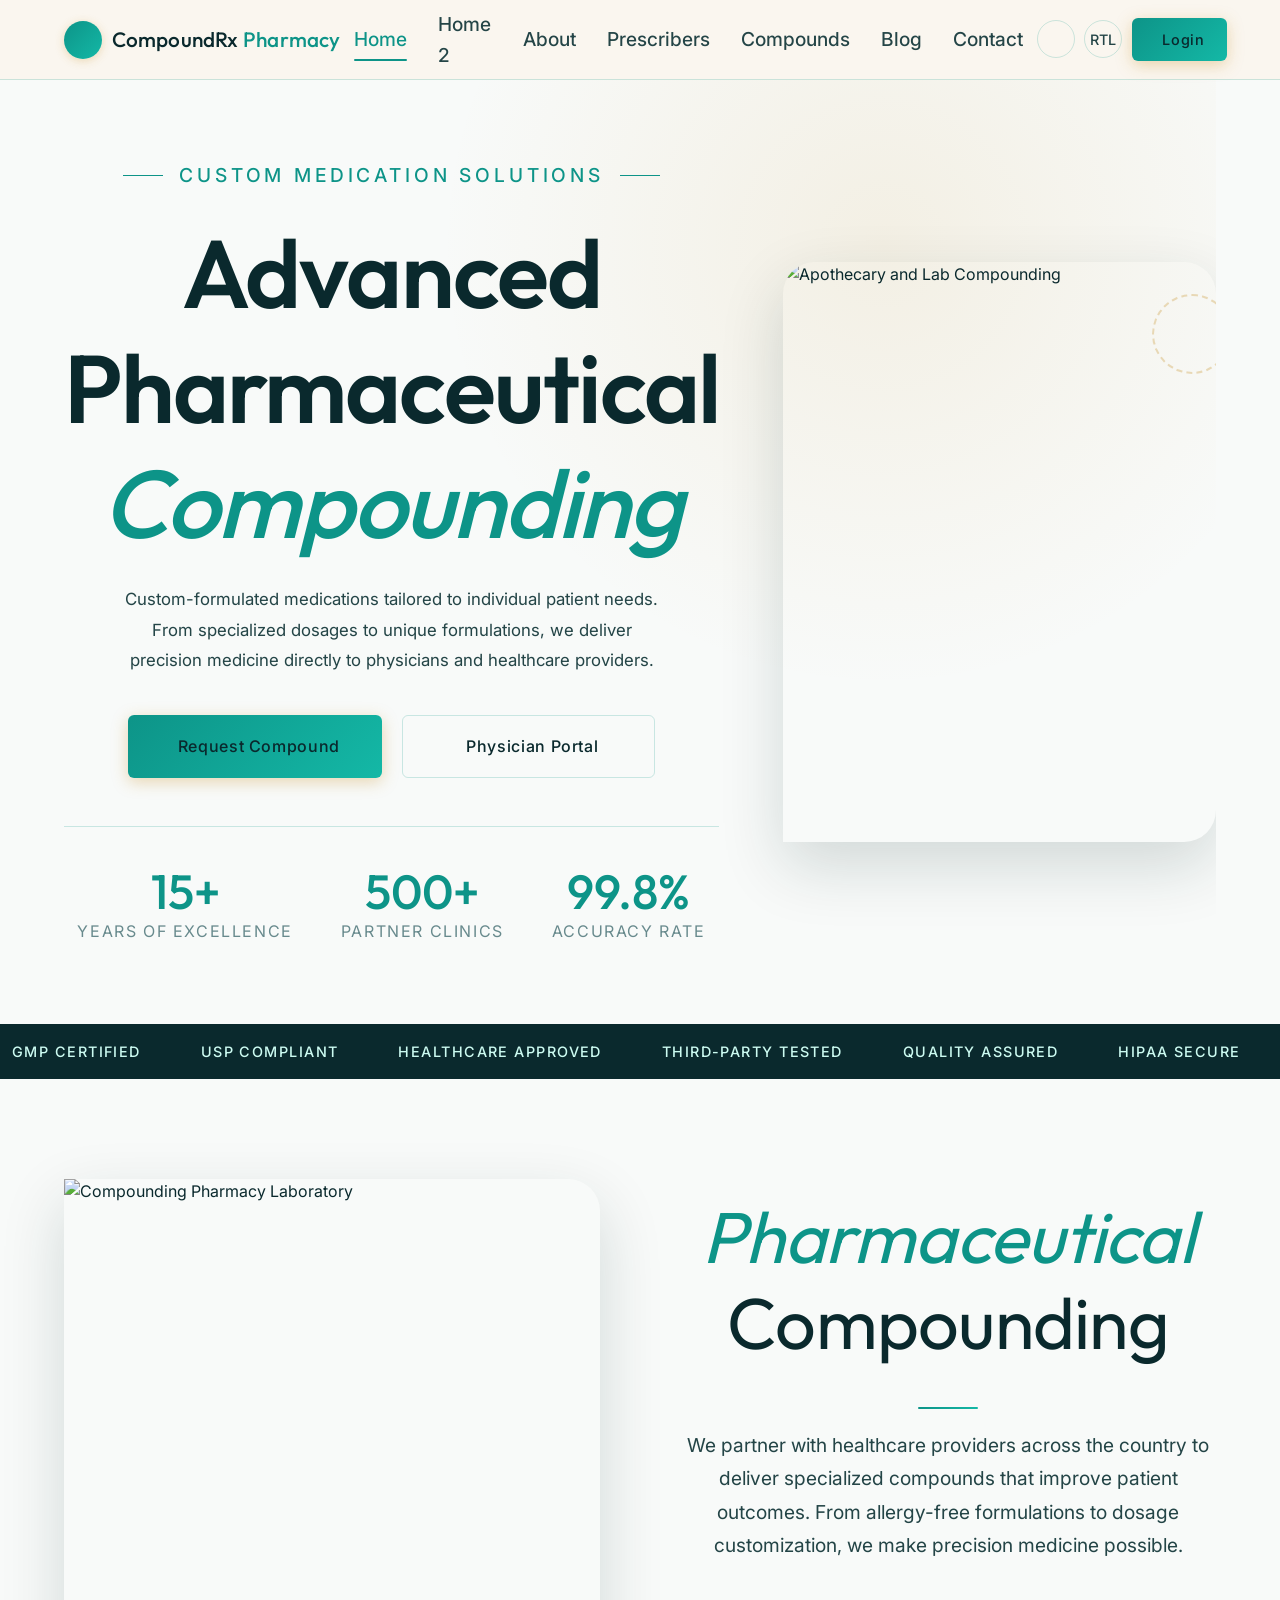
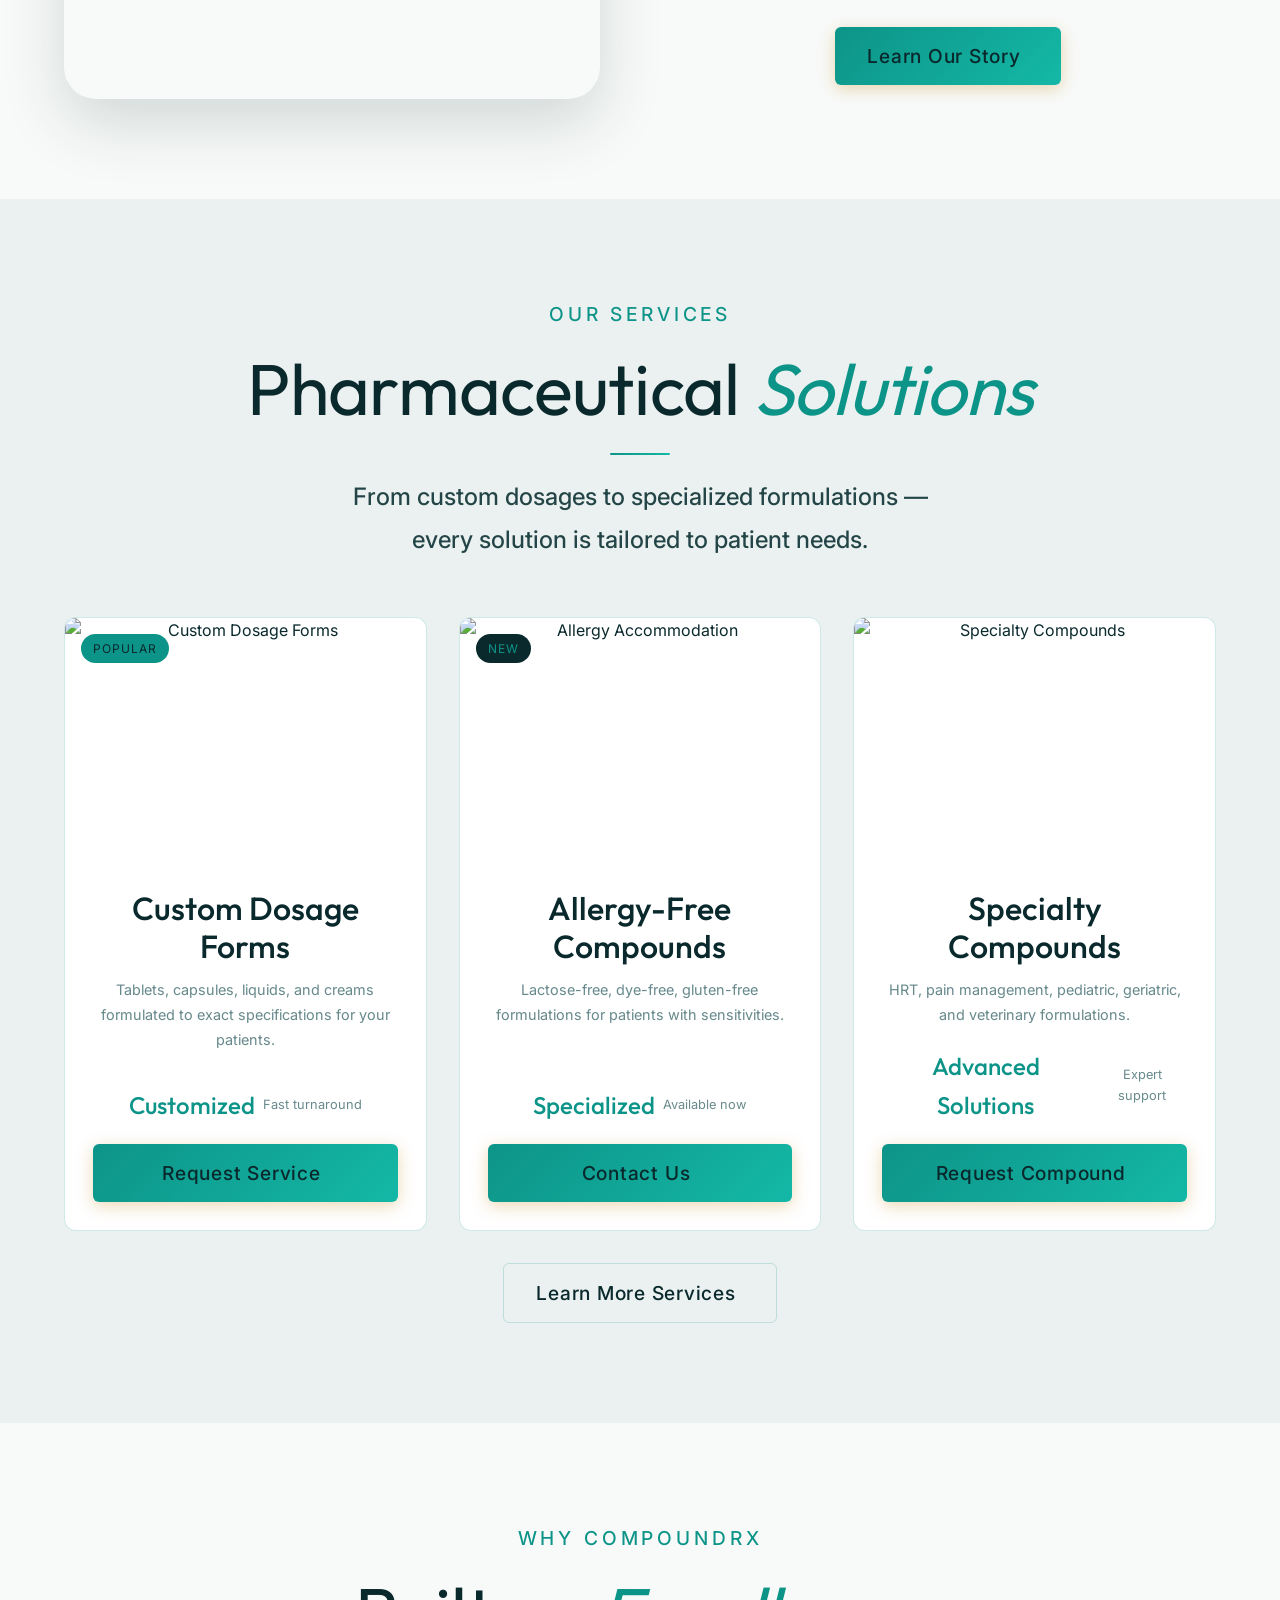
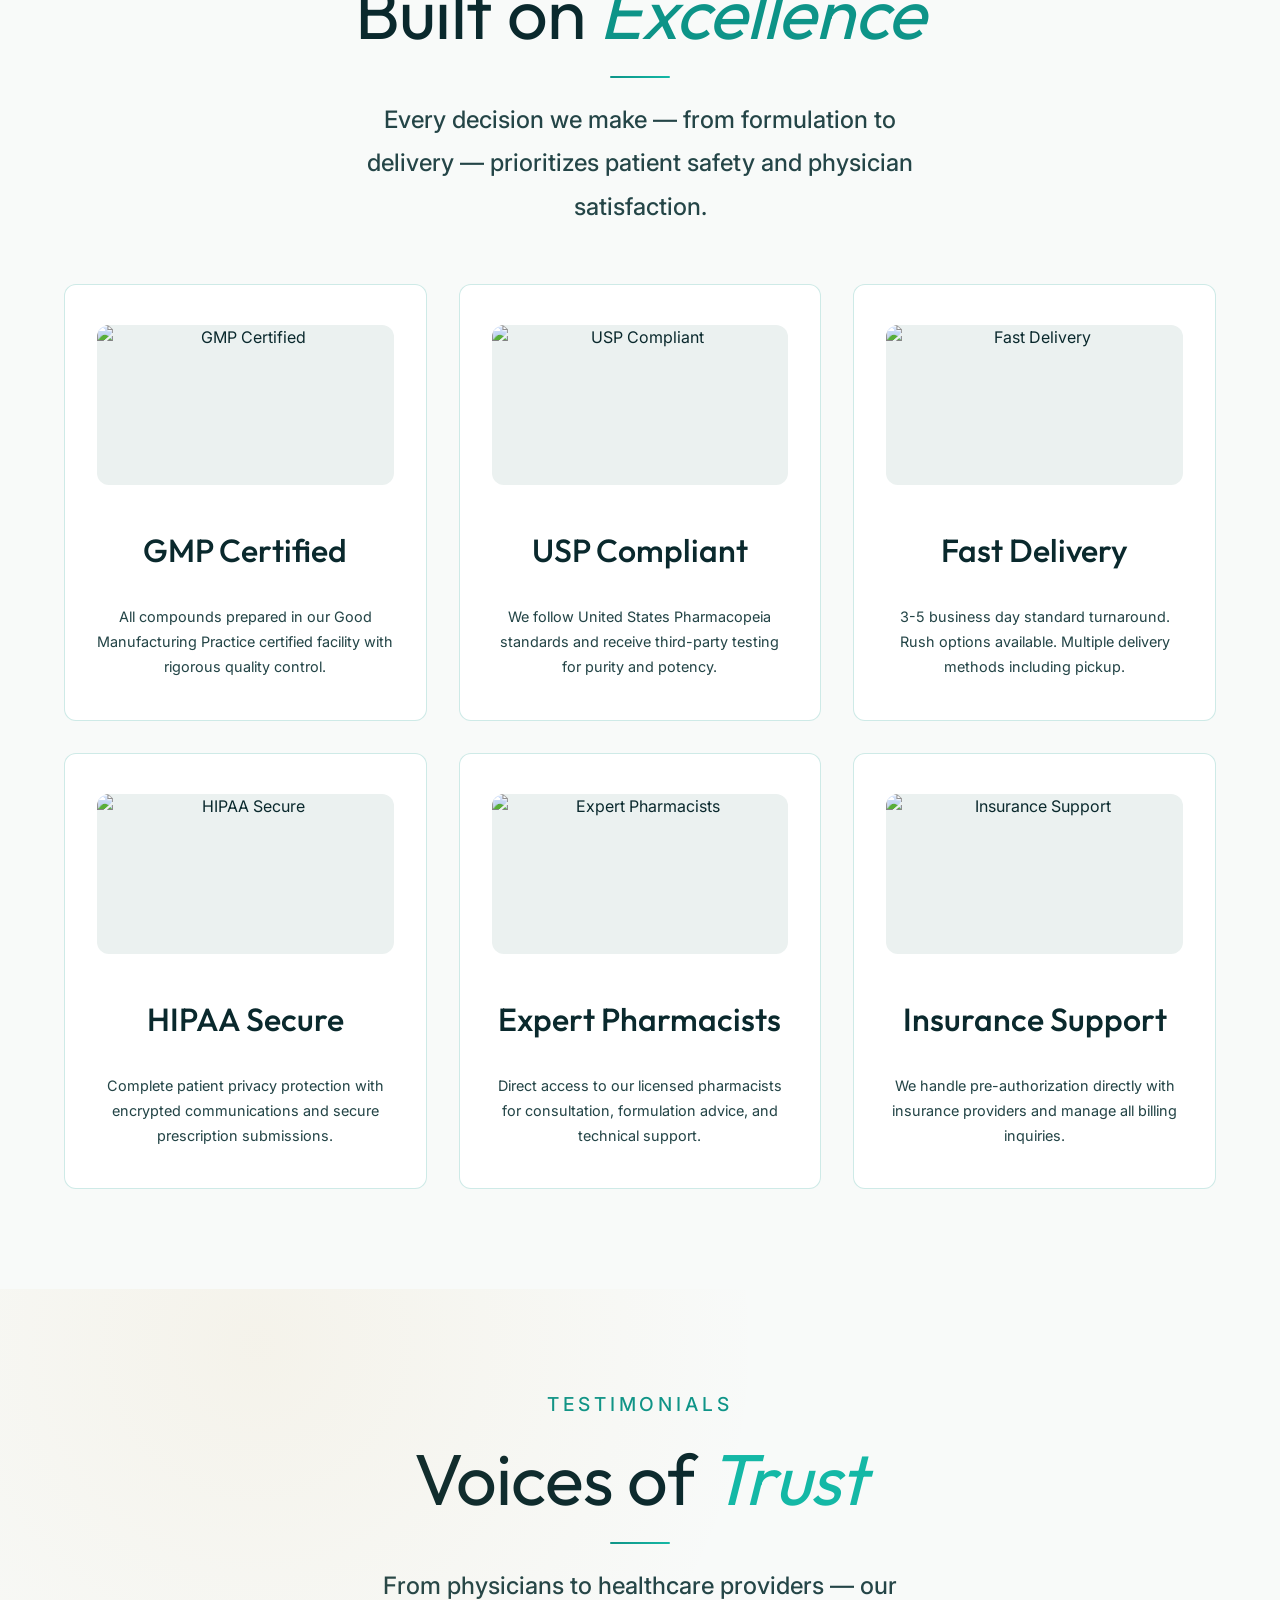
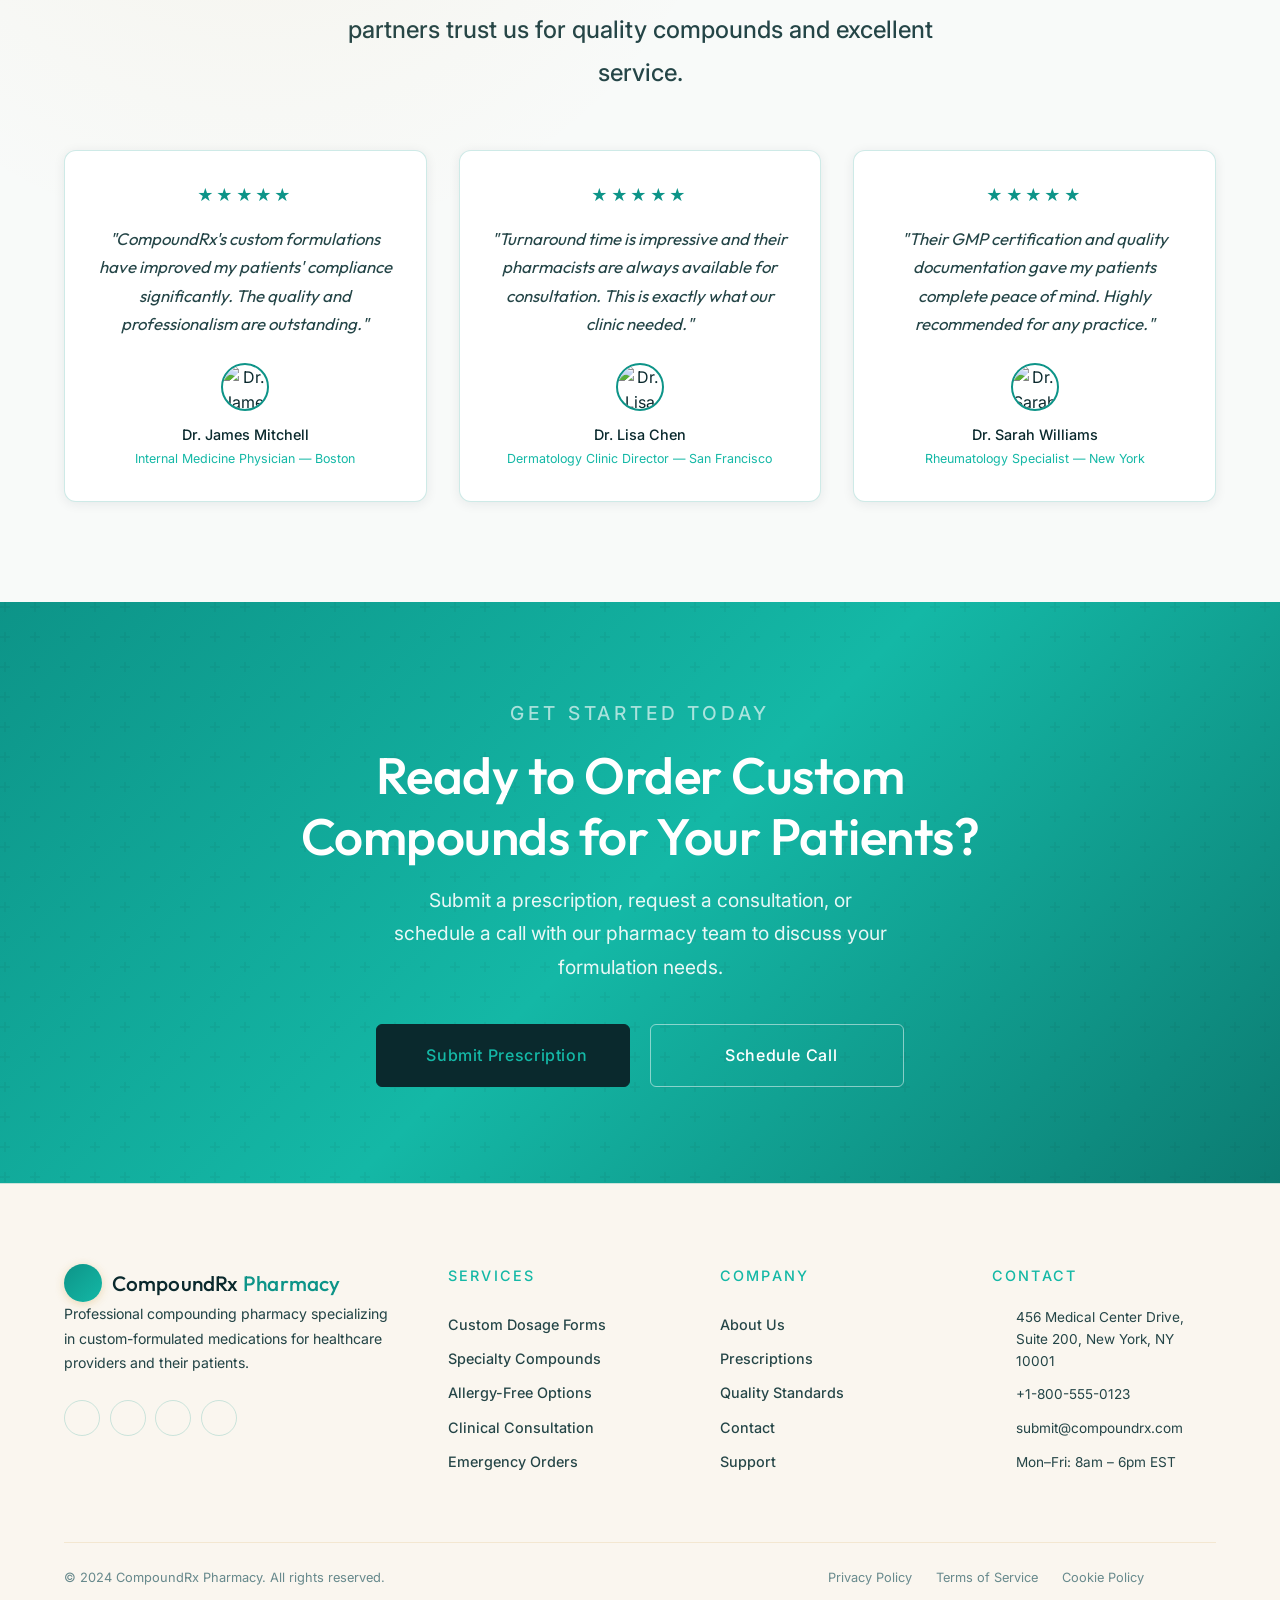
==== index.html @ a55da07e "Initial commit" ====
<!DOCTYPE html>
<html lang="en" data-theme="light" dir="ltr">

<head>
  <meta charset="UTF-8" />
  <meta name="viewport" content="width=device-width, initial-scale=1.0" />
  <title>CompoundRx — Professional Compounding Pharmacy Services</title>
  <link rel="icon" href="assets/images/favicon.svg" type="image/svg+xml" />
  <link rel="icon" href="assets/images/favicon.png" type="image/png" />

  <link rel="apple-touch-icon" href="assets/images/favicon.png" />
  <meta name="description"
    content="Custom pharmaceutical compounding services tailoring medications to unique patient needs. USP compliant, HIPAA secure, and GMP certified. Direct physician support." />

  <link rel="stylesheet" href="assets/css/style.css" />
  <link rel="stylesheet" href="assets/css/dark-mode.css" />
  <link rel="stylesheet" href="assets/css/rtl.css" />
  <link rel="stylesheet" href="https://cdnjs.cloudflare.com/ajax/libs/remixicon/4.2.0/remixicon.min.css" />
</head>

<body>



  <!-- Header -->
  <header class="header" id="header">
    <div class="header-inner">
      <a href="index.html" class="brand">
        <div class="brand-logo"><i class="ri-flask-line"></i></div>
        <div>
          <div class="brand-name">CompoundRx <span>Pharmacy</span></div>

        </div>
      </a>
      <!-- Desktop Nav -->
      <nav class="nav-desktop" aria-label="Main Navigation">
        <a href="index.html" class="nav-link active">Home</a>
        <a href="pages/home2.html" class="nav-link">Home 2</a>
        <a href="pages/about.html" class="nav-link">About</a>
        <a href="pages/doctors.html" class="nav-link">Prescribers</a>
        <a href="pages/shop.html" class="nav-link">Compounds</a>
        <a href="pages/blog.html" class="nav-link">Blog</a>
        <a href="pages/contact.html" class="nav-link">Contact</a>
      </nav>
      <!-- Actions -->
      <div class="header-actions">
        <button class="icon-btn theme-toggle" aria-label="Toggle Theme" title="Toggle Theme">
          <i class="ri-moon-line"></i>
        </button>
        <button class="icon-btn rtl-toggle" aria-label="Toggle RTL" title="Toggle Direction">
          RTL
        </button>
        <a href="pages/login.html" class="btn btn-primary btn-sm">
          <i class="ri-user-line"></i> Login
        </a>
        <button class="hamburger" aria-label="Toggle Menu" aria-expanded="false">
          <span></span><span></span><span></span>
        </button>
      </div>
    </div>
  </header>

  <!-- Mobile Menu -->
  <div class="mobile-menu" id="mobile-menu">
    <a href="index.html" class="mobile-nav-link active">Home</a>
    <a href="pages/home2.html" class="mobile-nav-link">Home 2</a>
    <a href="pages/about.html" class="mobile-nav-link">About</a>
    <a href="pages/doctors.html" class="mobile-nav-link">Prescribers</a>
    <a href="pages/shop.html" class="mobile-nav-link">Compounds</a>
    <a href="pages/blog.html" class="mobile-nav-link">Blog</a>
    <a href="pages/contact.html" class="mobile-nav-link">Contact</a>
    <div class="mobile-actions">
      <button class="icon-btn theme-toggle" aria-label="Theme"><i class="ri-moon-line"></i></button>
      <button class="icon-btn rtl-toggle" aria-label="RTL">RTL</button>
      <a href="pages/login.html" class="btn btn-primary btn-sm"><i class="ri-user-line"></i> Login</a>
    </div>
  </div>

  <main>

    <!-- ── SECTION 1: Hero ── -->
    <section class="section" style="padding-top:0; padding-bottom:0">
      <div class="container">
        <div class="hero">
          <div class="hero-content">
            <span class="hero-eyebrow">Custom Medication Solutions</span>
            <h1>Advanced Pharmaceutical <em>Compounding</em></h1>
            <p class="hero-desc">
              Custom-formulated medications tailored to individual patient needs.
              From specialized dosages to unique formulations, we deliver precision medicine
              directly to physicians and healthcare providers.
            </p>
            <div class="hero-ctas">
              <a href="pages/shop.html" class="btn btn-primary btn-lg">
                <i class="ri-flask-line"></i> Request Compound
              </a>
              <a href="pages/home2.html" class="btn btn-secondary btn-lg">
                <i class="ri-microscope-line"></i> Physician Portal
              </a>
            </div>
            <div class="hero-stats">
              <div>
                <span class="hero-stat-num">15+</span>
                <span class="hero-stat-label">Years of Excellence</span>
              </div>
              <div>
                <span class="hero-stat-num">500+</span>
                <span class="hero-stat-label">Partner Clinics</span>
              </div>
              <div>
                <span class="hero-stat-num">99.8%</span>
                <span class="hero-stat-label">Accuracy Rate</span>
              </div>
            </div>
          </div>
          <div class="hero-visual">
            <img src="https://www.shutterstock.com/image-photo/woman-scientist-sample-vial-medical-600nw-2614619013.jpg"
              alt="Apothecary and Lab Compounding" class="hero-img-main" loading="eager" />

            <div class="hero-dot"></div>
          </div>
        </div>
      </div>
    </section>

    <!-- ── Marquee Strip ── -->
    <div class="marquee-strip">
      <div class="marquee-track">
        <span class="marquee-item"><i class="ri-seedling-line"></i> GMP Certified</span>
        <span class="marquee-item"><i class="ri-map-pin-line"></i> USP Compliant</span>
        <span class="marquee-item"><i class="ri-leaf-line"></i> Healthcare Approved</span>
        <span class="marquee-item"><i class="ri-flask-line"></i> Third-Party Tested</span>
        <span class="marquee-item"><i class="ri-heart-line"></i> Quality Assured</span>
        <span class="marquee-item"><i class="ri-global-line"></i> HIPAA Secure</span>
        <span class="marquee-item"><i class="ri-star-line"></i> Expert Support</span>
      </div>
    </div>

    <!-- ── SECTION 2: About / Story ── -->
    <section class="about-section reveal" id="about">
      <div class="container">
        <div class="about-grid">
          <div class="about-img-wrap">
            <img src="https://mayascript.com/wp-content/uploads/2020/05/D1-Compounding-pharmacy.jpg"
              alt="Compounding Pharmacy Laboratory" class="about-img-main" loading="lazy" />


          </div>
          <div>
            <h2 class="section-title" style="text-align:left"> <em
                style="font-style:italic;color:var(--gold)">Pharmaceutical</em> Compounding</h2>
            <div class="divider-gold" style="margin:1rem 0 1.5rem 0"></div>

            <p style="margin-bottom:2rem">
              We partner with healthcare providers across the country to deliver specialized compounds that improve
              patient outcomes.
              From allergy-free formulations to dosage customization, we make precision medicine possible.
            </p>

            <div style="margin-top:2rem">
              <a href="pages/about.html" class="btn btn-primary">Learn Our Story <i class="ri-arrow-right-line"></i></a>
            </div>
          </div>
        </div>
      </div>
    </section>

    <!-- ── SECTION 3: Services ── -->
    <section class="products-section reveal" id="products">
      <div class="container">
        <div class="section-header">
          <span class="section-label">Our Services</span>
          <h2 class="section-title">Pharmaceutical <em style="font-style:italic;color:var(--gold)">Solutions</em></h2>
          <div class="divider-gold"></div>
          <p class="section-subtitle">From custom dosages to specialized formulations — every solution is tailored to
            patient needs.</p>
        </div>
        <div class="products-grid">
          <div class="product-card reveal reveal-delay-1">
            <div class="product-card-img-wrap">
              <img
                src="https://media.licdn.com/dms/image/v2/D5622AQGp6ehUkgUqdQ/feedshare-shrink_800/feedshare-shrink_800/0/1716515181083?e=2147483647&v=beta&t=jeAmsUZKaBHZtoOFZIGySNCEKSZdn0U9zqKYx1YmPSI"
                alt="Custom Dosage Forms" class="product-card-img" loading="lazy" />
              <span class="product-badge">Popular</span>
            </div>
            <div class="product-card-body">
              <h3>Custom Dosage Forms</h3>
              <p>Tablets, capsules, liquids, and creams formulated to exact specifications for your patients.</p>
              <div class="product-price">
                <span class="product-price-main">Customized</span>
                <span class="product-price-unit">Fast turnaround</span>
              </div>
              <a href="pages/contact.html" class="btn btn-primary w-full">Request Service <i
                  class="ri-phone-line"></i></a>
            </div>
          </div>
          <div class="product-card reveal reveal-delay-2">
            <div class="product-card-img-wrap">
              <img
                src="https://cdn-dwcdf9abetc8g6bs.z03.azurefd.net/mediaprod/blog_images/compounding-for-allergies-and-sensitivities.webp"
                alt="Allergy Accommodation" class="product-card-img" loading="lazy" />
              <span class="product-badge" style="background:var(--espresso);color:var(--gold)">New</span>
            </div>
            <div class="product-card-body">
              <h3>Allergy-Free Compounds</h3>
              <p>Lactose-free, dye-free, gluten-free formulations for patients with sensitivities.</p>
              <div class="product-price">
                <span class="product-price-main">Specialized</span>
                <span class="product-price-unit">Available now</span>
              </div>
              <a href="pages/contact.html" class="btn btn-primary w-full">Contact Us <i class="ri-phone-line"></i></a>
            </div>
          </div>
          <div class="product-card reveal reveal-delay-3">
            <div class="product-card-img-wrap">
              <img src="https://apthorprx.com/wp-content/uploads/2021/09/apthorp-pharmacy-Compounding-Pharmacies-Who-Uses-Compound-Medications-Why.jpg"
                alt="Specialty Compounds" class="product-card-img" loading="lazy" />
            </div>
            <div class="product-card-body">
              <h3>Specialty Compounds</h3>
              <p>HRT, pain management, pediatric, geriatric, and veterinary formulations.</p>
              <div class="product-price">
                <span class="product-price-main">Advanced Solutions</span>
                <span class="product-price-unit">Expert support</span>
              </div>
              <a href="pages/contact.html" class="btn btn-primary w-full">Request Compound <i
                  class="ri-phone-line"></i></a>
            </div>
          </div>
        </div>
        <div class="text-center mt-4">
          <a href="pages/contact.html" class="btn btn-secondary">Learn More Services <i
              class="ri-arrow-right-line"></i></a>
        </div>
      </div>
    </section>

    <!-- ── SECTION 4: Why Choose Us ── -->
    <section class="features-section reveal" id="features">
      <div class="container">
        <div class="section-header">
          <span class="section-label">Why CompoundRx</span>
          <h2 class="section-title">Built on <em style="font-style:italic;color:var(--gold)">Excellence</em></h2>
          <div class="divider-gold"></div>
          <p class="section-subtitle">Every decision we make — from formulation to delivery — prioritizes patient safety
            and physician satisfaction.</p>
        </div>
        <div class="features-grid">
          <div class="feature-card reveal reveal-delay-1">
            <div class="feature-img-wrap">
              <img src="https://www.moravek.com/wp-content/uploads/2020/12/moravek-seotool-54284-whatitmeans-blogbanner1.jpg" alt="GMP Certified"
                class="feature-img" />
            </div>
            <h3>GMP Certified</h3>
            <p>All compounds prepared in our Good Manufacturing Practice certified facility with rigorous quality
              control.</p>
          </div>
          <div class="feature-card reveal reveal-delay-2">
            <div class="feature-img-wrap">
              <img src="https://encrypted-tbn0.gstatic.com/images?q=tbn:ANd9GcQl2oOYy2zRrVlPIdS7AaxzAdQq2s6mGTCXW3fj8hm84vxwXKp2JSOh5Oo2&s=10" alt="USP Compliant"
                class="feature-img" />
            </div>
            <h3>USP Compliant</h3>
            <p>We follow United States Pharmacopeia standards and receive third-party testing for purity and potency.
            </p>
          </div>
          <div class="feature-card reveal reveal-delay-3">
            <div class="feature-img-wrap">
              <img src="https://www.sapphiresolutions.net/blog/wp-content/uploads/2024/05/Top-10-Medicine-Delivery-Apps-That-Delivers-Medicines-on-Time.png" alt="Fast Delivery"
                class="feature-img" />
            </div>
            <h3>Fast Delivery</h3>
            <p>3-5 business day standard turnaround. Rush options available. Multiple delivery methods including pickup.
            </p>
          </div>
          <div class="feature-card reveal reveal-delay-1">
            <div class="feature-img-wrap">
              <img src="https://www.dispatchtrack.com/wp-content/uploads/2025/09/hipaa-compliant-logistics.webp" alt="HIPAA Secure"
                class="feature-img" />
            </div>
            <h3>HIPAA Secure</h3>
            <p>Complete patient privacy protection with encrypted communications and secure prescription submissions.
            </p>
          </div>
          <div class="feature-card reveal reveal-delay-2">
            <div class="feature-img-wrap">
              <img src="https://kahedu.edu.in/n/wp-content/uploads/2023/10/From-Classroom-to-Clinic_-The-Transformative-Journey-of-Pharmacy-Education-scaled.jpg"
                alt="Expert Pharmacists" class="feature-img" />
            </div>
            <h3>Expert Pharmacists</h3>
            <p>Direct access to our licensed pharmacists for consultation, formulation advice, and technical support.
            </p>
          </div>
          <div class="feature-card reveal reveal-delay-3">
            <div class="feature-img-wrap">
              <img src="https://encrypted-tbn0.gstatic.com/images?q=tbn:ANd9GcTYUtrxkkIu2m9ps0tb6JJH677jSlzhzWDB4ArXQ2KcbnZX47K1BAx2xTM&s=10" alt="Insurance Support"
                class="feature-img" />
            </div>
            <h3>Insurance Support</h3>
            <p>We handle pre-authorization directly with insurance providers and manage all billing inquiries.</p>
          </div>
        </div>
      </div>
    </section>

    <!-- ── SECTION 5: Testimonials ── -->
    <section class="testimonials-section reveal" id="testimonials">
      <div class="container">
        <div class="section-header">
          <span class="section-label">Testimonials</span>
          <h2 class="section-title">Voices of <em style="font-style:italic;color:var(--gold-light)">Trust</em></h2>
          <div class="divider-gold"></div>
          <p class="section-subtitle">From physicians to healthcare providers — our partners trust us for quality
            compounds and excellent service.</p>
        </div>
        <div class="testimonials-grid">
          <div class="testimonial-card reveal reveal-delay-1">
            <div class="testimonial-stars">★★★★★</div>
            <p class="testimonial-text">"CompoundRx's custom formulations have improved my patients' compliance
              significantly. The quality and professionalism are outstanding."</p>
            <img src="https://i.pinimg.com/736x/e9/a6/a2/e9a6a234609a09373254833a7778cd57.jpg" alt="Dr. James"
              class="testimonial-avatar" loading="lazy" />
            <span class="testimonial-name">Dr. James Mitchell</span>
            <span class="testimonial-role">Internal Medicine Physician — Boston</span>
          </div>
          <div class="testimonial-card reveal reveal-delay-2">
            <div class="testimonial-stars">★★★★★</div>
            <p class="testimonial-text">"Turnaround time is impressive and their pharmacists are always available for
              consultation. This is exactly what our clinic needed."</p>
            <img src="https://i.pinimg.com/736x/c8/76/8a/c8768ac5cf33ecdd170d7c5ddfe541fa.jpg" alt="Dr. Lisa"
              class="testimonial-avatar" loading="lazy" />
            <span class="testimonial-name">Dr. Lisa Chen</span>
            <span class="testimonial-role">Dermatology Clinic Director — San Francisco</span>
          </div>
          <div class="testimonial-card reveal reveal-delay-3">
            <div class="testimonial-stars">★★★★★</div>
            <p class="testimonial-text">"Their GMP certification and quality documentation gave my patients complete
              peace of mind. Highly recommended for any practice."</p>
            <img src="https://images.unsplash.com/photo-1438761681033-6461ffad8d80?w=150&h=150&fit=crop" alt="Dr. Sarah"
              class="testimonial-avatar" loading="lazy" />
            <span class="testimonial-name">Dr. Sarah Williams</span>
            <span class="testimonial-role">Rheumatology Specialist — New York</span>
          </div>
        </div>
      </div>
    </section>

    <!-- ── SECTION 6: CTA ── -->
    <section class="cta-section reveal">
      <div class="container">
        <span class="section-label" style="opacity:0.8">Get Started Today</span>
        <h2>Ready to Order Custom <br>Compounds for Your Patients?</h2>
        <p>Submit a prescription, request a consultation, or schedule a call with our pharmacy team to discuss your
          formulation needs.</p>
        <div class="cta-btns">
          <a href="pages/contact.html" class="btn btn-dark btn-lg"><i class="ri-mail-send-line"></i> Submit
            Prescription</a>
          <a href="pages/contact.html" class="btn btn-outline-white btn-lg"><i class="ri-phone-line"></i> Schedule
            Call</a>
        </div>
      </div>
    </section>

  </main>

  <!-- Footer -->
  <footer class="footer">
    <div class="container">
      <div class="footer-grid">
        <div class="footer-brand">
          <a href="index.html" class="brand">
            <div class="brand-logo"><i class="ri-flask-line"></i></div>
            <div class="brand-name">CompoundRx <span>Pharmacy</span></div>
          </a>
          <p class="footer-desc">Professional compounding pharmacy specializing in custom-formulated medications for
            healthcare providers and their patients.</p>
          <div class="footer-socials">
            <a href="#" class="footer-social" aria-label="Instagram"><i class="ri-instagram-line"></i></a>
            <a href="#" class="footer-social" aria-label="Twitter"><i class="ri-twitter-x-line"></i></a>
            <a href="#" class="footer-social" aria-label="LinkedIn"><i class="ri-linkedin-line"></i></a>
            <a href="#" class="footer-social" aria-label="YouTube"><i class="ri-youtube-line"></i></a>
          </div>
        </div>
        <div class="footer-col">
          <div class="footer-title">Services</div>
          <div class="footer-links">
            <a href="pages/contact.html" class="footer-link">Custom Dosage Forms</a>
            <a href="pages/contact.html" class="footer-link">Specialty Compounds</a>
            <a href="pages/contact.html" class="footer-link">Allergy-Free Options</a>
            <a href="pages/contact.html" class="footer-link">Clinical Consultation</a>
            <a href="pages/contact.html" class="footer-link">Emergency Orders</a>
          </div>
        </div>
        <div class="footer-col">
          <div class="footer-title">Company</div>
          <div class="footer-links">
            <a href="pages/about.html" class="footer-link">About Us</a>
            <a href="pages/home2.html" class="footer-link">Prescriptions</a>
            <a href="pages/about.html" class="footer-link">Quality Standards</a>
            <a href="pages/contact.html" class="footer-link">Contact</a>
            <a href="pages/contact.html" class="footer-link">Support</a>
          </div>
        </div>
        <div class="footer-col">
          <div class="footer-title">Contact</div>
          <div class="footer-links">
            <div class="footer-contact-item"><i class="ri-map-pin-line"></i><span>456 Medical Center Drive, Suite 200,
                New York, NY 10001</span></div>
            <div class="footer-contact-item"><i class="ri-phone-line"></i><span>+1-800-555-0123</span></div>
            <div class="footer-contact-item"><i class="ri-mail-line"></i><span>submit@compoundrx.com</span></div>
            <div class="footer-contact-item"><i class="ri-time-line"></i><span>Mon–Fri: 8am – 6pm EST</span></div>
          </div>
        </div>
      </div>
      <div class="footer-bottom">
        <p>© 2024 CompoundRx Pharmacy. All rights reserved.</p>
        <div class="footer-bottom-links">
          <a href="#">Privacy Policy</a>
          <a href="#">Terms of Service</a>
          <a href="#">Cookie Policy</a>
        </div>
      </div>
    </div>
  </footer>

  <script src="assets/js/main.js"></script>
</body>

</html>
---- assets/css/style.css ----
/* ============================================================
   CASCARA LUXE — Main Stylesheet
   Color Palette: Deep Espresso | Amber Gold | Ivory Cream
   ============================================================ */

@import url('https://fonts.googleapis.com/css2?family=Inter:wght@100..900&family=Outfit:wght@100..900&display=swap');

/* ── CSS Variables ─────────────────────────────────────── */
:root {
  --espresso: #0A292D;
  /* Deep clinical dark spruce/teal */
  --gold: #0D9488;
  /* Vibrant clinical teal/emerald */
  --gold-light: #14B8A6;
  /* Minty clinical teal */
  --gold-pale: #CCFBF1;
  /* Soft pale mint */
  --ivory: #F8FAF9;
  /* Crisp clinical off-white */
  --ivory-dark: #EBF1F0;
  /* Soft light grey-mint */
  --ivory-mid: #D1E2DF;
  /* Medium clinical grey-mint */
  --text-primary: #0A292D;
  /* Deep clinical dark spruce */
  --text-secondary: #244547;
  /* Medium clinical spruce */
  --text-muted: #688A8D;
  /* Muted spruce-grey */
  --bg-primary: #F8FAF9;
  /* Crisp clinical off-white */
  --bg-secondary: #EBF1F0;
  /* Soft light grey-mint */
  --bg-card: #FFFFFF;
  --border: rgba(13, 148, 136, 0.2);
  --shadow-sm: 0 2px 12px rgba(10, 41, 45, 0.08);
  --shadow-md: 0 8px 32px rgba(10, 41, 45, 0.12);
  --shadow-lg: 0 24px 64px rgba(10, 41, 45, 0.16);
  --shadow-gold: 0 8px 32px rgba(13, 148, 136, 0.25);
  --radius-sm: 6px;
  --radius-md: 12px;
  --radius-lg: 20px;
  --radius-xl: 32px;
  --font-display: 'Outfit', sans-serif;
  --font-body: 'Inter', sans-serif;
  --font-accent: 'Outfit', sans-serif;
  --transition: all 0.35s cubic-bezier(0.25, 0.46, 0.45, 0.94);
  --transition-fast: all 0.2s ease;
  --header-h: 80px;
  --section-pad: 100px;
  --container: 1280px;
}

/* ── Reset ──────────────────────────────────────────────── */
*,
*::before,
*::after {
  box-sizing: border-box;
  margin: 0;
  padding: 0;
}

html {
  scroll-behavior: smooth;
  font-size: 16px;
}

body {
  font-family: var(--font-body);
  background: var(--bg-primary);
  color: var(--text-primary);
  line-height: 1.6;
  overflow-x: hidden;
  transition: background 0.4s ease, color 0.4s ease;
}

img {
  max-width: 100%;
  height: auto;
  display: block;
}

a {
  text-decoration: none;
  color: inherit;
}

ul {
  list-style: none;
}

button {
  cursor: pointer;
  border: none;
  background: none;
  font-family: var(--font-body);
}

input,
textarea,
select {
  font-family: var(--font-body);
}

/* ── Scrollbar ──────────────────────────────────────────── */
::-webkit-scrollbar {
  width: 6px;
}

::-webkit-scrollbar-track {
  background: var(--bg-secondary);
}

::-webkit-scrollbar-thumb {
  background: var(--gold);
  border-radius: 3px;
}

/* ── Container ──────────────────────────────────────────── */
.container {
  width: 90%;
  max-width: var(--container);
  margin: 0 auto;
}

.container--sm {
  max-width: 860px;
}

.container--xs {
  max-width: 640px;
}

/* ── Typography ─────────────────────────────────────────── */
h1,
h2,
h3,
h4,
h5,
h6 {
  font-family: var(--font-display);
  line-height: 1.2;
  color: var(--text-primary);
}

h1 {
  font-size: clamp(4.5rem, 8vw, 6rem);
  font-weight: 580;
  letter-spacing: -0.02em;
}

h2 {
  font-size: clamp(3rem, 6vw, 4.5rem);
  font-weight: 540;
  letter-spacing: -0.01em;
}

h3 {
  font-size: clamp(2rem, 4vw, 3rem);
  font-weight: 520;
}

h4,
h5,
h6 {
  font-size: clamp(1.5rem, 3vw, 2rem);
  font-weight: 500;
}

p {
  font-size: clamp(0.9rem, 2vw, 1.2rem);
  font-weight: 410;
  color: var(--text-secondary);
  line-height: 1.75;
}

strong,
b {
  font-weight: 500;
}

/* ── Section Headings ───────────────────────────────────── */
.section-label {
  display: inline-block;
  font-family: var(--font-body);
  font-size: clamp(0.9rem, 2vw, 1.2rem);
  font-weight: 480;
  letter-spacing: 0.2em;
  text-transform: uppercase;
  color: var(--gold);
  margin-bottom: 1rem;
}

.section-title {
  font-family: var(--font-display);
  font-weight: inherit;
  color: var(--text-primary);
  margin-bottom: 1.25rem;
  text-align: center;
}

.section-subtitle {
  font-family: var(--font-body);
  color: var(--text-secondary);
  font-size: clamp(1.1rem, 2.5vw, 1.5rem);
  font-weight: 480;
  max-width: 600px;
  margin: 0 auto 3rem;
  text-align: center;
  line-height: 1.8;
}

.section-header {
  text-align: center;
  margin-bottom: 3.5rem;
}

.divider-gold {
  width: 60px;
  height: 2px;
  background: linear-gradient(90deg, var(--gold), var(--gold-light));
  margin: 1.25rem auto;
  border-radius: 2px;
}

/* ── Buttons ─────────────────────────────────────────────── */
.btn {
  display: inline-flex;
  align-items: center;
  justify-content: center;
  gap: 0.5rem;
  padding: 0.85rem 2rem;
  border-radius: var(--radius-sm);
  font-family: var(--font-body);
  font-size: clamp(0.9rem, 2vw, 1.2rem);
  font-weight: 510;
  letter-spacing: 0.04em;
  transition: var(--transition);
  position: relative;
  overflow: hidden;
  white-space: nowrap;
}

.btn::before {
  content: '';
  position: absolute;
  inset: 0;
  background: rgba(255, 255, 255, 0.1);
  opacity: 0;
  transition: var(--transition-fast);
}

.btn:hover::before {
  opacity: 1;
}

.btn-primary {
  background: linear-gradient(135deg, var(--gold), var(--gold-light));
  color: var(--espresso);
  box-shadow: 0 4px 16px rgba(200, 146, 42, 0.35);
}

.btn-primary:hover {
  transform: translateY(-2px);
  box-shadow: 0 8px 28px rgba(200, 146, 42, 0.45);
}

.btn-secondary {
  background: transparent;
  color: var(--text-primary);
  border: 1.5px solid var(--border);
}

.btn-secondary:hover {
  border-color: var(--gold);
  color: var(--gold);
  transform: translateY(-2px);
  background: rgba(200, 146, 42, 0.06);
}

.btn-outline-white {
  background: transparent;
  color: #fff;
  border: 1.5px solid rgba(255, 255, 255, 0.5);
}

.btn-outline-white:hover {
  background: rgba(255, 255, 255, 0.12);
  border-color: #fff;
  transform: translateY(-2px);
}

.btn-dark {
  background: var(--espresso);
  color: var(--gold-light);
  border: 1.5px solid var(--espresso);
}

.btn-dark:hover {
  background: #2d1c0c;
  transform: translateY(-2px);
  box-shadow: var(--shadow-md);
}

.btn-sm {
  padding: 0.6rem 1.4rem;
  font-size: 0.9rem;
}

.btn-lg {
  padding: 1.1rem 2.6rem;
  font-size: 1rem;
}

.btn i {
  font-size: 0.95em;
}

/* ── Cards ───────────────────────────────────────────────── */
.card {
  background: var(--bg-card);
  border-radius: var(--radius-md);
  border: 1px solid var(--border);
  overflow: hidden;
  transition: var(--transition);
  text-align: center;
}

.card:hover {
  transform: translateY(-6px);
  box-shadow: var(--shadow-lg);
  border-color: rgba(200, 146, 42, 0.4);
}

.card-body {
  padding: 2rem;
}

.card-img {
  width: 100%;
  height: 220px;
  object-fit: cover;
  transition: var(--transition);
}

.card:hover .card-img {
  transform: scale(1.03);
}

.card-img-wrap {
  overflow: hidden;
}

/* ── Header / Navigation ────────────────────────────────── */
.header {
  position: fixed;
  top: 0;
  left: 0;
  right: 0;
  height: var(--header-h);
  z-index: 1000;
  background: rgba(250, 246, 238, 0.92);
  backdrop-filter: blur(16px);
  -webkit-backdrop-filter: blur(16px);
  border-bottom: 1px solid var(--border);
  transition: var(--transition);
}

.header.scrolled {
  box-shadow: var(--shadow-md);
  background: rgba(250, 246, 238, 0.97);
}

.header-inner {
  display: flex;
  align-items: center;
  justify-content: space-between;
  height: 100%;
  width: 90%;
  max-width: var(--container);
  margin: 0 auto;
}

/* Brand */
.brand {
  display: flex;
  align-items: center;
  gap: 0.6rem;
  text-decoration: none;
  flex-shrink: 0;
}

.brand-logo {
  width: 38px;
  height: 38px;
  background: linear-gradient(135deg, var(--gold), var(--gold-light));
  border-radius: 50%;
  display: flex;
  align-items: center;
  justify-content: center;
  font-size: 1.1rem;
  color: var(--espresso);
  font-weight: 500;
  box-shadow: 0 2px 10px rgba(200, 146, 42, 0.3);
  transition: var(--transition);
}

.brand:hover .brand-logo {
  transform: rotate(10deg) scale(1.05);
}

.brand-name {
  font-family: var(--font-display);
  font-size: 1.3rem;
  font-weight: 500;
  color: var(--text-primary);
  letter-spacing: 0.01em;
  line-height: 1.1;
}

.brand-name span {
  color: var(--gold);
}

.brand-tagline {
  font-family: var(--font-body);
  font-size: 0.6rem;
  letter-spacing: 0.12em;
  text-transform: uppercase;
  color: var(--text-muted);
  display: block;
}

/* Desktop Nav */
.nav-desktop {
  display: none;
  align-items: center;
  gap: 0.25rem;
}

.nav-link {
  font-family: var(--font-body);
  font-size: clamp(0.9rem, 2vw, 1.2rem);
  font-weight: 480;
  color: var(--text-secondary);
  padding: 0.5rem 0.85rem;
  border-radius: var(--radius-sm);
  transition: var(--transition-fast);
  position: relative;
}

.nav-link::after {
  content: '';
  position: absolute;
  bottom: 2px;
  left: 50%;
  right: 50%;
  height: 1.5px;
  background: var(--gold);
  transition: var(--transition-fast);
  border-radius: 2px;
}

.nav-link:hover {
  color: var(--gold);
}

.nav-link:hover::after,
.nav-link.active::after {
  left: 0.85rem;
  right: 0.85rem;
}

.nav-link.active {
  color: var(--gold);
}

/* Header Actions */
.header-actions {
  display: flex;
  align-items: center;
  gap: 0.6rem;
}

.icon-btn {
  width: 38px;
  height: 38px;
  border-radius: 50%;
  display: flex;
  align-items: center;
  justify-content: center;
  font-size: 0.9rem;
  color: var(--text-secondary);
  border: 1px solid var(--border);
  background: transparent;
  transition: var(--transition-fast);
  font-weight: 500;
}

.header-actions .icon-btn,
.header-actions .btn {
  display: none;
}

@media (min-width: 1024px) {

  .header-actions .icon-btn,
  .header-actions .btn {
    display: flex;
  }
}

.icon-btn:hover {
  color: var(--gold);
  border-color: var(--gold);
  background: rgba(200, 146, 42, 0.06);
  transform: scale(1.05);
}

/* Hamburger */
.hamburger {
  display: flex;
  flex-direction: column;
  justify-content: space-between;
  width: 28px;
  height: 20px;
  cursor: pointer;
  padding: 0;
  background: transparent;
  border: none;
  z-index: 2000;
  position: relative;
  flex-shrink: 0;
}

.hamburger span {
  display: block;
  width: 100%;
  height: 3px;
  background-color: var(--text-primary);
  border-radius: 4px;
  transition: var(--transition);
}

.hamburger.open span:nth-child(1) {
  transform: translateY(8px) rotate(45deg);
}

.hamburger.open span:nth-child(2) {
  opacity: 0;
}

.hamburger.open span:nth-child(3) {
  transform: translateY(-8px) rotate(-45deg);
}

/* Mobile Menu */
.mobile-menu {
  position: fixed;
  top: var(--header-h);
  left: 0;
  right: 0;
  background: var(--bg-primary);
  border-bottom: 1px solid var(--border);
  padding: 1.5rem;
  z-index: 999;
  transform: translateY(-110%);
  opacity: 0;
  transition: var(--transition);
  box-shadow: var(--shadow-lg);
}

.mobile-menu.open {
  transform: translateY(0);
  opacity: 1;
}

.mobile-nav-link {
  display: block;
  padding: 1rem;
  font-family: var(--font-body);
  font-size: 1.05rem;
  font-weight: 500;
  color: var(--text-secondary);
  border-radius: var(--radius-sm);
  transition: var(--transition-fast);
  border-bottom: 1px solid var(--border);
  text-align: center;
}

.mobile-nav-link:hover {
  color: var(--gold);
  background: rgba(200, 146, 42, 0.06);
}

.mobile-nav-link.active {
  color: var(--gold) !important;
  background: rgba(200, 146, 42, 0.08) !important;
  font-weight: 500;
}

.mobile-nav-link:last-child {
  border-bottom: none;
}

.mobile-actions {
  display: flex;
  flex-wrap: wrap;
  align-items: center;
  justify-content: center;
  gap: 1.25rem;
  padding-top: 2rem;
  margin-top: 1rem;
  border-top: 1px solid var(--border);
}

.mobile-actions .btn {
  width: 100%;
  justify-content: center;
}

/* Desktop only: show at 1024+ */
@media (min-width: 1024px) {
  .nav-desktop {
    display: flex;
  }

  .hamburger {
    display: none;
  }

  .mobile-menu {
    display: none !important;
  }
}

/* ── Main Content Offset ────────────────────────────────── */
main {
  padding-top: var(--header-h);
}

/* ── Hero Section ───────────────────────────────────────── */
.hero {
  min-height: calc(100vh - var(--header-h));
  display: grid;
  grid-template-columns: 0.8fr 1.2fr;
  /* Increased image side width */
  align-items: center;
  gap: 4rem;
  padding: 5rem 0;
  position: relative;
  overflow: hidden;
}

.hero::before {
  content: '';
  position: absolute;
  top: -30%;
  right: -10%;
  width: 70vw;
  height: 70vw;
  max-width: 900px;
  max-height: 900px;
  border-radius: 50%;
  background: radial-gradient(circle, rgba(200, 146, 42, 0.1) 0%, transparent 70%);
  pointer-events: none;
}

.hero-content {
  animation: fadeInUp 0.9s ease both;
  display: flex;
  flex-direction: column;
  align-items: center;
  text-align: center;
}

.hero-eyebrow {
  display: inline-flex;
  align-items: center;
  justify-content: center;
  gap: 1rem;
  font-size: clamp(0.9rem, 2vw, 1.2rem);
  font-weight: 480;
  letter-spacing: 0.2em;
  text-transform: uppercase;
  color: var(--gold);
  margin-bottom: 1.5rem;
}

.hero-eyebrow::before,
.hero-eyebrow::after {
  content: '';
  display: block;
  width: 40px;
  height: 1.5px;
  background: var(--gold);
}

.hero h1 {
  font-family: var(--font-display);
  font-size: clamp(4.5rem, 8vw, 6rem);
  font-weight: 580;
  margin-bottom: 1.5rem;
  color: var(--text-primary);
}

.hero h1 em {
  font-style: italic;
  color: var(--gold);
  font-weight: 500;
}

.hero-desc {
  font-size: 1.05rem;
  color: var(--text-secondary);
  margin-bottom: 2.5rem;
  max-width: 540px;
  margin-left: auto;
  margin-right: auto;
  line-height: 1.8;
}

.hero-ctas {
  display: grid;
  grid-auto-flow: column;
  grid-auto-columns: 1fr;
  gap: 1.25rem;
  justify-content: center;
  max-width: max-content;
  margin: 0 auto;
}

.hero-ctas .btn {
  justify-content: center;
  white-space: nowrap;
}

@media (max-width: 550px) {
  .hero-ctas {
    grid-auto-flow: row;
    grid-auto-columns: unset;
    grid-template-columns: 1fr;
    width: 100%;
    max-width: 280px;
    margin: 0 auto;
  }
}

.hero-stats {
  display: flex;
  gap: 3rem;
  margin-top: 3rem;
  padding-top: 2.5rem;
  border-top: 1px solid var(--border);
  justify-content: center;
  width: 100%;
}

.hero-stat-num {
  font-family: var(--font-display);
  font-size: clamp(2rem, 4vw, 3rem);
  font-weight: 520;
  color: var(--gold);
  line-height: 1;
  display: block;
}

.hero-stat-label {
  font-size: clamp(0.75rem, 1.5vw, 1rem);
  font-weight: 400;
  letter-spacing: 0.1em;
  text-transform: uppercase;
  color: var(--text-muted);
  display: block;
  margin-top: 0.25rem;
}

.hero-visual {
  position: relative;
  animation: fadeInRight 0.9s ease 0.2s both;
}

.hero-img-main {
  width: 100%;
  height: 580px;
  object-fit: cover;
  border-radius: var(--radius-xl) var(--radius-xl) var(--radius-xl) 0;
  box-shadow: var(--shadow-lg);
}

.hero-badge {
  position: absolute;
  bottom: 2.5rem;
  left: -2rem;
  background: var(--bg-card);
  border: 1px solid var(--border);
  border-radius: var(--radius-md);
  padding: 1rem 1.5rem;
  box-shadow: var(--shadow-md);
  display: flex;
  align-items: center;
  gap: 1rem;
  animation: floatY 4s ease-in-out infinite;
}

.hero-badge-icon {
  width: 44px;
  height: 44px;
  background: linear-gradient(135deg, var(--gold), var(--gold-light));
  border-radius: 50%;
  display: flex;
  align-items: center;
  justify-content: center;
  font-size: 1.2rem;
  color: var(--espresso);
}

.hero-badge-text strong {
  display: block;
  font-family: var(--font-display);
  font-size: 1rem;
  color: var(--text-primary);
}

.hero-badge-text span {
  font-size: 0.75rem;
  color: var(--text-muted);
}

.hero-dot {
  position: absolute;
  top: 2rem;
  right: -1rem;
  width: 80px;
  height: 80px;
  border: 2px dashed rgba(200, 146, 42, 0.3);
  border-radius: 50%;
  animation: rotateSlow 12s linear infinite;
}

@media (max-width: 1024px) {
  .hero {
    grid-template-columns: 1fr;
    text-align: center;
    padding: 3rem 0;
    min-height: auto;
  }

  .hero-content {
    order: 1;
  }

  .hero-visual {
    order: 2;
  }

  .hero-desc {
    margin: 0 auto 2rem;
  }

  .hero-ctas {
    justify-content: center;
  }

  .hero-stats {
    justify-content: center;
  }

  .hero-img-main {
    height: 520px;
    border-radius: var(--radius-xl);
  }

  .hero-badge {
    display: none;
  }
}

/* ── Marquee Strip ──────────────────────────────────────── */
.marquee-strip {
  background: var(--espresso);
  padding: 1rem 0;
  overflow: hidden;
}

.marquee-track {
  display: flex;
  gap: 3rem;
  animation: marquee 30s linear infinite;
  width: max-content;
}

.marquee-item {
  display: flex;
  align-items: center;
  gap: 0.75rem;
  color: var(--gold-pale);
  font-size: 0.9rem;
  font-weight: 500;
  letter-spacing: 0.1em;
  text-transform: uppercase;
  white-space: nowrap;
}

.marquee-item i {
  color: var(--gold);
  font-size: 0.7rem;
}

/* ── About Section ──────────────────────────────────────── */
.about-section {
  padding: var(--section-pad) 0;
}

.about-grid {
  display: grid;
  grid-template-columns: 1fr 1fr;
  gap: 5rem;
  align-items: center;
}

.about-img-wrap {
  position: relative;
}

.about-img-main {
  width: 100%;
  height: 520px;
  object-fit: cover;
  border-radius: 0 var(--radius-xl) var(--radius-xl) var(--radius-xl);
  box-shadow: var(--shadow-lg);
}

.about-img-accent {
  position: absolute;
  bottom: -2rem;
  right: -2rem;
  width: 180px;
  height: 180px;
  object-fit: cover;
  border-radius: var(--radius-md);
  border: 4px solid var(--bg-primary);
  box-shadow: var(--shadow-md);
}

.about-floater {
  position: absolute;
  top: 2rem;
  right: -1.5rem;
  background: linear-gradient(135deg, var(--gold), var(--gold-light));
  color: var(--espresso);
  padding: 1rem 1.5rem;
  border-radius: var(--radius-md);
  font-family: var(--font-display);
  font-size: 1.5rem;
  font-weight: 500;
  box-shadow: var(--shadow-gold);
  text-align: center;
  line-height: 1.1;
}

.about-floater small {
  display: block;
  font-family: var(--font-body);
  font-size: 0.75rem;
  letter-spacing: 0.1em;
  text-transform: uppercase;
  font-weight: 400;
}

.about-features {
  display: grid;
  grid-template-columns: 1fr 1fr;
  gap: 1.25rem;
  margin-top: 2.5rem;
}

.about-feature-item {
  display: flex;
  align-items: flex-start;
  gap: 0.75rem;
}

.about-feature-icon {
  width: 36px;
  height: 36px;
  background: rgba(200, 146, 42, 0.1);
  border-radius: 8px;
  display: flex;
  align-items: center;
  justify-content: center;
  color: var(--gold);
  font-size: 1rem;
  flex-shrink: 0;
  margin-top: 2px;
}

.about-feature-text strong {
  display: block;
  font-size: 0.88rem;
  color: var(--text-primary);
  font-weight: 500;
  margin-bottom: 0.2rem;
}

.about-feature-text span {
  font-size: 0.8rem;
  color: var(--text-muted);
}

/* Internal centering for desktop columns */
@media (min-width: 1024px) {
  .about-grid>div:last-child {
    text-align: center;
    display: flex;
    flex-direction: column;
    align-items: center;
  }

  .about-grid .divider-gold {
    margin: 1.25rem auto !important;
  }

  .about-grid .section-title {
    text-align: center !important;
  }
}

@media (max-width: 1023px) {
  .about-grid {
    grid-template-columns: 1fr;
    gap: 3rem;
    text-align: center;
  }

  .about-grid>div:last-child {
    display: flex;
    flex-direction: column;
    align-items: center;
  }

  .about-grid .section-title {
    text-align: center !important;
  }

  .about-grid .divider-gold {
    margin: 1.25rem auto !important;
  }

  .about-img-main {
    height: 300px;
    border-radius: var(--radius-xl);
  }

  .about-img-accent,
  .about-floater {
    display: none;
  }
}

@media (max-width: 768px) {
  .about-img-main {
    height: 400px;
  }
}

@media (max-width: 480px) {
  .about-img-main {
    height: 280px;
  }
}

/* ── Products / Cards Grid ──────────────────────────────── */
.products-section {
  padding: var(--section-pad) 0;
  background: var(--bg-secondary);
}

.products-grid {
  display: grid;
  grid-template-columns: repeat(3, 1fr);
  gap: 2rem;
}

.product-card {
  background: var(--bg-card);
  border-radius: var(--radius-md);
  overflow: hidden;
  border: 1px solid var(--border);
  transition: var(--transition);
  text-align: center;
  display: flex;
  flex-direction: column;
  height: 100%;
}

.product-card:hover {
  transform: translateY(-8px);
  box-shadow: var(--shadow-lg);
  border-color: rgba(200, 146, 42, 0.4);
}

.product-card-img-wrap {
  overflow: hidden;
  position: relative;
}

.product-card-img {
  width: 100%;
  height: 240px;
  object-fit: cover;
  transition: var(--transition);
}

.product-card:hover .product-card-img {
  transform: scale(1.06);
}

.product-badge {
  position: absolute;
  top: 1rem;
  left: 1rem;
  background: var(--gold);
  color: var(--espresso);
  font-size: 0.75rem;
  font-weight: 400;
  letter-spacing: 0.08em;
  text-transform: uppercase;
  padding: 0.3rem 0.75rem;
  border-radius: 20px;
}

.product-card-body {
  padding: 1.75rem;
  display: flex;
  flex-direction: column;
  flex-grow: 1;
}

.product-card-body .shop-tag {
  align-self: center;
}

.product-card-body h3 {
  font-family: var(--font-display);
  font-size: 2rem;
  font-weight: 520;
  margin-bottom: 0.5rem;
  text-align: center;
  min-height: 2.6em;
  display: flex;
  align-items: center;
  justify-content: center;
}

.product-card-body p {
  font-size: 0.9rem;
  margin-bottom: 1.25rem;
  text-align: center;
  color: var(--text-muted);
  flex-grow: 1;
}

.product-price {
  display: flex;
  align-items: center;
  justify-content: center;
  gap: 0.5rem;
  margin-bottom: 1.25rem;
}

.product-price-main {
  font-family: var(--font-display);
  font-size: 1.5rem;
  font-weight: 500;
  color: var(--gold);
}

.product-price-unit {
  font-size: 0.8rem;
  font-weight: 400;
  color: var(--text-muted);
}

@media (max-width: 900px) {
  .products-grid {
    grid-template-columns: 1fr 1fr;
  }

  /* Center the 3rd card at 768px range */
  .products-grid .product-card:nth-child(3) {
    grid-column: 1 / -1;
    justify-self: center;
    max-width: calc(50% - 1rem);
    /* Matches the size of the 2nd card in a 2-col grid */
  }
}

@media (max-width: 600px) {
  .products-grid {
    grid-template-columns: 1fr;
  }

  .products-grid .product-card:nth-child(3) {
    max-width: 100%;
  }
}

/* ── Features / Why Us ──────────────────────────────────── */
.features-section {
  padding: var(--section-pad) 0;
}

.features-grid {
  display: grid;
  grid-template-columns: repeat(3, 1fr);
  gap: 2rem;
}

.feature-card {
  background: var(--bg-card);
  border: 1px solid var(--border);
  border-radius: var(--radius-md);
  padding: 2.5rem 2rem;
  text-align: center;
  transition: var(--transition);
  position: relative;
  overflow: hidden;
  display: flex;
  flex-direction: column;
  height: 100%;
}

.feature-card::before {
  content: '';
  position: absolute;
  bottom: 0;
  left: 0;
  right: 0;
  height: 3px;
  background: linear-gradient(90deg, var(--gold), var(--gold-light));
  transform: scaleX(0);
  transition: var(--transition);
  transform-origin: left;
}

.feature-card:hover::before {
  transform: scaleX(1);
}

.feature-card:hover {
  transform: translateY(-6px);
  box-shadow: var(--shadow-lg);
}

.feature-img-wrap {
  width: 100%;
  height: 160px;
  overflow: hidden;
  border-radius: var(--radius-md);
  margin-bottom: 1.5rem;
  background: var(--bg-secondary);
}

.feature-img {
  width: 100%;
  height: 100%;
  object-fit: cover;
  transition: var(--transition);
}

.feature-card:hover .feature-img {
  transform: scale(1.08);
}

.feature-card h3 {
  font-size: 2rem;
  font-weight: 520;
  margin-bottom: 0.75rem;
  text-align: center;
  min-height: 2.6em;
  display: flex;
  align-items: center;
  justify-content: center;
}

.feature-card p {
  font-size: 0.9rem;
  text-align: center;
  flex-grow: 1;
}

@media (max-width: 1024px) {
  .features-grid {
    grid-template-columns: repeat(2, 1fr);
    gap: 2rem;
  }

  /* Center the 3rd card at 768px-1024px range for sections with only 3 cards (like Recognition) */
  .features-grid .feature-card:nth-child(3):last-child {
    grid-column: 1 / -1;
    justify-self: center;
    max-width: calc(50% - 1rem);
  }
}

@media (max-width: 768px) {
  #features .features-grid {
    grid-template-columns: repeat(2, 1fr);
  }
}

@media (max-width: 550px) {
  .features-grid {
    grid-template-columns: 1fr;
  }

  .features-grid .feature-card:nth-child(3):last-child {
    max-width: 100%;
  }

  /* Home Page specific: 2 columns on mobile as requested */
  #features .features-grid {
    grid-template-columns: repeat(2, 1fr);
    gap: 1rem;
  }

  @media (max-width: 480px) {
    #features .features-grid {
      grid-template-columns: 1fr;
    }
  }

  #features .feature-card {
    padding: 1.5rem 1rem;
  }

  #features .feature-card h3 {
    font-size: 0.95rem;
  }

  #features .feature-card p {
    font-size: 0.8rem;
  }

  #features .feature-img-wrap {
    height: 120px;
  }
}

/* ── Testimonials ───────────────────────────────────────── */
.testimonials-section {
  padding: var(--section-pad) 0;
  background: var(--bg-primary);
  position: relative;
  overflow: hidden;
}

.testimonials-section::before {
  content: '';
  position: absolute;
  top: -50%;
  left: -20%;
  width: 80vw;
  height: 80vw;
  border-radius: 50%;
  background: radial-gradient(circle, rgba(200, 146, 42, 0.07) 0%, transparent 70%);
  pointer-events: none;
}

.testimonials-section .section-title {
  color: var(--text-primary);
}

.testimonials-section .section-subtitle {
  color: var(--text-secondary);
}

.testimonials-section .section-label {
  color: var(--gold);
}

.testimonials-grid {
  display: grid;
  grid-template-columns: repeat(3, 1fr);
  gap: 2rem;
}

.testimonial-card {
  background: var(--bg-card);
  border: 1px solid var(--border);
  border-radius: var(--radius-md);
  padding: 2rem;
  text-align: center;
  transition: var(--transition);
  box-shadow: var(--shadow-sm);
  display: flex;
  flex-direction: column;
  height: 100%;
}

.testimonial-card:hover {
  background: var(--bg-card);
  border-color: var(--gold);
  transform: translateY(-4px);
  box-shadow: var(--shadow-md);
}

.testimonial-stars {
  color: var(--gold);
  margin-bottom: 1rem;
  letter-spacing: 0.15em;
}

.testimonial-text {
  font-family: var(--font-display);
  font-style: italic;
  font-size: 1.05rem;
  color: var(--text-secondary);
  line-height: 1.7;
  margin-bottom: 1.5rem;
  flex-grow: 1;
}

.testimonial-avatar {
  width: 48px;
  height: 48px;
  border-radius: 50%;
  object-fit: cover;
  border: 2px solid var(--gold);
  margin: 0 auto 0.75rem;
}

.testimonial-name {
  font-family: var(--font-body);
  font-size: 0.9rem;
  font-weight: 500;
  color: var(--text-primary);
  display: block;
}

.testimonial-role {
  font-size: 0.78rem;
  font-weight: 400;
  color: var(--gold-light);
  display: block;
  margin-top: 0.2rem;
}

@media (max-width: 900px) {
  .testimonials-grid {
    grid-template-columns: 1fr 1fr;
    gap: 1.5rem;
  }

  .testimonial-card:nth-child(3) {
    grid-column: 1 / -1;
    justify-self: center;
    max-width: calc(50% - 1rem);
  }
}

@media (max-width: 600px) {
  .testimonials-grid {
    grid-template-columns: 1fr;
  }

  .testimonial-card:nth-child(3) {
    max-width: 100%;
  }
}

/* ── CTA Banner ─────────────────────────────────────────── */
.cta-section {
  padding: 6rem 0;
  background: linear-gradient(135deg, var(--gold) 0%, var(--gold-light) 50%, #0c7c72 100%);
  position: relative;
  overflow: hidden;
  text-align: center;
}

.cta-section::before {
  content: '';
  position: absolute;
  inset: 0;
  background: url("data:image/svg+xml,%3Csvg width='60' height='60' viewBox='0 0 60 60' xmlns='http://www.w3.org/2000/svg'%3E%3Cg fill='none' fill-rule='evenodd'%3E%3Cg fill='%230A292D' fill-opacity='0.05'%3E%3Cpath d='M36 34v-4h-2v4h-4v2h4v4h2v-4h4v-2h-4zm0-30V0h-2v4h-4v2h4v4h2V6h4V4h-4zM6 34v-4H4v4H0v2h4v4h2v-4h4v-2H6zM6 4V0H4v4H0v2h4v4h2V6h4V4H6z'/%3E%3C/g%3E%3C/g%3E%3C/svg%3E");
}

.cta-section .container {
  position: relative;
  z-index: 1;
}

.cta-section h2 {
  font-family: var(--font-display);
  font-size: clamp(2rem, 4vw, 3.5rem);
  color: #FFFFFF;
  /* High-contrast white text on teal */
  margin-bottom: 1rem;
}

.cta-section p {
  color: rgba(255, 255, 255, 0.9);
  /* High-contrast white text on teal */
  max-width: 500px;
  margin: 0 auto 2.5rem;
}

.cta-section .section-label {
  color: rgba(255, 255, 255, 0.8) !important;
}

.cta-btns {
  display: grid;
  grid-auto-flow: column;
  grid-auto-columns: 1fr;
  gap: 1.25rem;
  justify-content: center;
  max-width: max-content;
  margin: 0 auto;
}

.cta-btns .btn {
  justify-content: center;
}

@media (max-width: 550px) {
  .cta-btns {
    grid-auto-flow: row;
    grid-auto-columns: unset;
    grid-template-columns: 1fr;
    width: 100%;
    max-width: 280px;
    margin: 0 auto;
  }
}

/* ── Blog Section ───────────────────────────────────────── */
.blog-section {
  padding: var(--section-pad) 0;
  background: var(--bg-secondary);
}

.blog-grid {
  display: grid;
  grid-template-columns: repeat(3, 1fr);
  gap: 2rem;
}

.blog-card {
  background: var(--bg-card);
  border-radius: var(--radius-md);
  overflow: hidden;
  border: 1px solid var(--border);
  transition: var(--transition);
  display: flex;
  flex-direction: column;
  height: 100%;
}

.blog-card:hover {
  transform: translateY(-6px);
  box-shadow: var(--shadow-lg);
}

.blog-card-img {
  width: 100%;
  height: 220px;
  object-fit: cover;
  transition: var(--transition);
}

.blog-card:hover .blog-card-img {
  transform: scale(1.04);
}

.blog-card-img-wrap {
  overflow: hidden;
}

.blog-card-body {
  padding: 1.5rem;
  text-align: center;
  display: flex;
  flex-direction: column;
  flex-grow: 1;
}

.blog-meta {
  display: flex;
  gap: 0.75rem;
  font-size: 0.75rem;
  color: var(--text-muted);
  margin-bottom: 0.75rem;
  justify-content: center;
  align-items: center;
  white-space: nowrap;
  flex-wrap: nowrap;
}

.blog-meta i {
  color: var(--gold);
  font-size: 0.7rem;
}

.blog-tag {
  background: rgba(200, 146, 42, 0.12);
  color: var(--gold);
  padding: 0.2rem 0.6rem;
  border-radius: 20px;
  font-size: 0.75rem;
  font-weight: 400;
}

.blog-card-body h3 {
  font-family: var(--font-display);
  font-size: 2rem;
  font-weight: 520;
  margin-bottom: 0.6rem;
  text-align: center;
  line-height: 1.3;
  min-height: 2.6em;
  display: flex;
  align-items: center;
  justify-content: center;
}

.blog-card-body p {
  font-size: 0.9rem;
  margin-bottom: 1rem;
  text-align: center;
  flex-grow: 1;
}

.blog-read-more {
  display: inline-flex;
  align-items: center;
  gap: 0.4rem;
  font-size: 0.9rem;
  font-weight: 500;
  color: var(--gold);
  transition: var(--transition-fast);
}

.blog-read-more:hover {
  gap: 0.7rem;
}

@media (max-width: 1024px) {
  .blog-grid {
    grid-template-columns: 1fr 1fr;
  }
}

@media (max-width: 550px) {
  .blog-grid {
    grid-template-columns: 1fr;
  }
}

/* ── Brewing Guide (Home2) ──────────────────────────────── */
.brewing-section {
  padding: var(--section-pad) 0;
  background: var(--bg-primary);
}

.brewing-steps {
  display: grid;
  grid-template-columns: repeat(3, 1fr);
  gap: 2.5rem;
  margin-top: 3.5rem;
  position: relative;
}

/* Remove line behind it */
.brewing-steps::before {
  display: none !important;
}

.brewing-step {
  background: var(--bg-card);
  border: 1px solid var(--border);
  border-radius: var(--radius-lg);
  padding: 2.5rem 2rem 2rem;
  text-align: center;
  position: relative;
  transition: var(--transition);
  box-shadow: var(--shadow-sm);
  display: flex;
  flex-direction: column;
  align-items: center;
  z-index: 1;
  height: 100%;
}

.brewing-step:hover {
  transform: translateY(-6px);
  border-color: var(--gold);
  box-shadow: var(--shadow-lg);
}

.brewing-step-num {
  position: absolute;
  top: -24px;
  background: linear-gradient(135deg, var(--gold), var(--gold-light));
  color: var(--espresso);
  width: 48px;
  height: 48px;
  border-radius: 50%;
  display: flex;
  align-items: center;
  justify-content: center;
  font-family: var(--font-display);
  font-size: 1.2rem;
  font-weight: 520;
  box-shadow: var(--shadow-gold);
  z-index: 2;
}

.brewing-step-img-wrap {
  width: 100%;
  height: 180px;
  overflow: hidden;
  border-radius: var(--radius-md);
  margin-bottom: 1.5rem;
  position: relative;
}

.brewing-step-img {
  width: 100%;
  height: 100%;
  object-fit: cover;
  transition: var(--transition);
}

.brewing-step:hover .brewing-step-img {
  transform: scale(1.06);
}

.brewing-step-content {
  display: flex;
  flex-direction: column;
  flex-grow: 1;
  width: 100%;
}

.brewing-step-content h3 {
  font-family: var(--font-display);
  font-size: 2rem;
  font-weight: 520;
  color: var(--text-primary);
  margin-bottom: 0.75rem;
  min-height: 2.6em;
  display: flex;
  align-items: center;
  justify-content: center;
}

.brewing-step-content p {
  font-size: 0.9rem;
  color: var(--text-secondary);
  line-height: 1.6;
  text-align: center;
  flex-grow: 1;
}

@media (max-width: 900px) {
  .brewing-steps {
    grid-template-columns: 1fr;
    gap: 3.5rem;
  }

  .brewing-step-img-wrap {
    height: 280px;
  }
}

@media (max-width: 480px) {
  .brewing-step-img-wrap {
    height: 200px;
  }
}

/* ── Wholesale Section ──────────────────────────────────── */
.wholesale-section {
  padding: var(--section-pad) 0;
  background: var(--bg-secondary);
}

.pricing-grid {
  display: grid;
  grid-template-columns: repeat(3, 1fr);
  gap: 2rem;
}

.pricing-card {
  background: var(--bg-card);
  border-radius: var(--radius-lg);
  padding: 2.5rem 2rem;
  text-align: center;
  border: 1.5px solid var(--border);
  transition: var(--transition);
  position: relative;
  display: flex;
  flex-direction: column;
  height: 100%;
}

.pricing-card.featured {
  background: var(--bg-card);
  border: 2px solid var(--gold);
  box-shadow: var(--shadow-gold);
  transform: scale(1.05);
  z-index: 2;
}

.pricing-card:hover {
  transform: translateY(-6px);
  box-shadow: var(--shadow-lg);
}

.pricing-card.featured:hover {
  transform: scale(1.05) translateY(-4px);
}

.pricing-badge {
  position: absolute;
  top: -14px;
  left: 50%;
  transform: translateX(-50%);
  background: var(--gold);
  color: var(--espresso);
  font-size: 0.75rem;
  font-weight: 400;
  letter-spacing: 0.1em;
  text-transform: uppercase;
  padding: 0.3rem 1rem;
  border-radius: 20px;
}

.pricing-tier {
  font-family: var(--font-body);
  font-size: 0.78rem;
  font-weight: 400;
  letter-spacing: 0.15em;
  text-transform: uppercase;
  color: var(--gold);
  margin-bottom: 1rem;
}

.pricing-card.featured .pricing-tier {
  color: var(--gold);
}

.pricing-name {
  font-family: var(--font-display);
  font-size: 1.5rem;
  font-weight: 500;
  color: var(--text-primary);
  margin-bottom: 0.25rem;
}

.pricing-card.featured .pricing-name {
  color: var(--text-primary);
}

.pricing-main {
  font-family: var(--font-display);
  font-size: 3rem;
  font-weight: 540;
  color: var(--gold);
  line-height: 1;
  margin: 1.25rem 0 0.25rem;
}

.pricing-per {
  font-size: 0.8rem;
  font-weight: 400;
  color: var(--text-muted);
  margin-bottom: 1.5rem;
}

.pricing-card.featured .pricing-per {
  color: var(--text-muted);
}

.pricing-features {
  margin-bottom: 2rem;
  flex-grow: 1;
}

.pricing-feature {
  display: flex;
  align-items: center;
  gap: 0.6rem;
  padding: 0.5rem 0;
  border-bottom: 1px solid var(--border);
  font-size: 0.88rem;
  justify-content: center;
}

.pricing-card.featured .pricing-feature {
  border-color: var(--border);
  color: var(--text-secondary);
}

.pricing-feature:last-child {
  border-bottom: none;
}

.pricing-feature i {
  color: var(--gold);
  font-size: 0.8rem;
  width: 16px;
}

@media (max-width: 900px) {
  .pricing-grid {
    grid-template-columns: 1fr 1fr;
    gap: 1.5rem;
  }

  .pricing-card.featured {
    transform: none;
  }

  .pricing-grid .pricing-card:nth-child(3) {
    grid-column: 1 / -1;
    justify-self: center;
    width: calc(50% - 0.75rem);
    /* Force width to match row 1 cards exactly */
  }
}

@media (max-width: 600px) {
  .pricing-grid {
    grid-template-columns: 1fr;
    max-width: 420px;
    margin: 0 auto;
  }

  .pricing-grid .pricing-card:nth-child(3) {
    width: 100%;
    max-width: 100%;
  }
}

/* ── Nutritional Section ────────────────────────────────── */
.nutrition-section {
  padding: var(--section-pad) 0;
}

.nutrition-grid {
  display: grid;
  grid-template-columns: 1fr 1fr;
  gap: 5rem;
  align-items: center;
}

.nutrition-facts {
  background: var(--bg-card);
  border: 2px solid var(--border);
  border-radius: var(--radius-md);
  padding: 2rem;
}

.nutrition-title-bar {
  border-bottom: 8px solid var(--text-primary);
  padding-bottom: 0.5rem;
  margin-bottom: 0.5rem;
}

.nutrition-title-bar h3 {
  font-family: var(--font-body);
  font-size: 2rem;
  font-weight: 520;
  color: var(--text-primary);
  line-height: 1;
  text-align: left;
}

.nutrition-row {
  display: flex;
  justify-content: space-between;
  align-items: center;
  padding: 0.5rem 0;
  border-bottom: 1px solid var(--border);
  font-size: 0.88rem;
}

.nutrition-row.bold {
  font-weight: 500;
  font-size: 1rem;
}

.nutrition-row.indent {
  padding-left: 1rem;
}

.nutrition-val {
  font-weight: 500;
  color: var(--text-primary);
}

.nutrition-benefits {
  display: grid;
  grid-template-columns: 1fr 1fr;
  gap: 1rem;
  margin-top: 2rem;
}

.benefit-item {
  background: var(--bg-card);
  border: 1px solid var(--border);
  border-radius: var(--radius-sm);
  padding: 1.25rem;
  text-align: center;
  transition: var(--transition);
}

.benefit-item:hover {
  border-color: var(--gold);
  transform: translateY(-3px);
  box-shadow: var(--shadow-sm);
}

.benefit-icon {
  font-size: 1.5rem;
  color: var(--gold);
  margin-bottom: 0.5rem;
}

.benefit-item .benefit-title {
  font-family: var(--font-body);
  font-size: 0.9rem;
  font-weight: 500;
  margin-bottom: 0.3rem;
  text-align: center;
}

.benefit-item p {
  font-size: 0.8rem;
  font-weight: 400;
  text-align: center;
}

@media (max-width: 900px) {
  .nutrition-grid {
    grid-template-columns: 1fr;
  }
}

/* ── Sourcing Story (Home2) ─────────────────────────────── */
.sourcing-section {
  padding: var(--section-pad) 0;
  background: var(--espresso);
  color: var(--ivory);
  position: relative;
  overflow: hidden;
}

.sourcing-grid {
  display: grid;
  grid-template-columns: repeat(3, 1fr);
  gap: 2rem;
}

.sourcing-card {
  background: rgba(255, 255, 255, 0.04);
  border: 1px solid rgba(200, 146, 42, 0.2);
  border-radius: var(--radius-md);
  padding: 2rem;
  text-align: center;
  transition: var(--transition);
  display: flex;
  flex-direction: column;
  height: 100%;
}

.sourcing-card:hover {
  background: rgba(255, 255, 255, 0.07);
  transform: translateY(-4px);
}

.sourcing-icon {
  font-size: 2rem;
  color: var(--gold);
  margin-bottom: 1rem;
}

.sourcing-card h3 {
  color: var(--ivory);
  font-size: 2rem;
  font-weight: 520;
  margin-bottom: 0.6rem;
  text-align: center;
  min-height: 2.6em;
  display: flex;
  align-items: center;
  justify-content: center;
}

.sourcing-card p {
  color: rgba(250, 246, 238, 0.65);
  font-size: 0.9rem;
  text-align: center;
  flex-grow: 1;
}

/* ── Services Page ──────────────────────────────────────── */
.shop-hero {
  padding: 5rem 0 4rem;
  background: linear-gradient(160deg, var(--espresso) 0%, #2d1c0c 100%);
  text-align: center;
  position: relative;
  overflow: hidden;
}

.shop-hero::before {
  content: '';
  position: absolute;
  inset: 0;
  background: radial-gradient(ellipse at center, rgba(200, 146, 42, 0.15) 0%, transparent 70%);
}

.shop-hero .container {
  position: relative;
  z-index: 1;
}

.shop-hero h1 {
  color: var(--ivory);
}

.shop-hero .section-label {
  color: var(--gold-light);
}

.shop-hero p {
  color: rgba(250, 246, 238, 0.7);
  max-width: 600px;
  margin: 0 auto;
}

.shop-grid {
  display: grid;
  grid-template-columns: repeat(3, 1fr);
  gap: 2rem;
}

.shop-card {
  background: var(--bg-card);
  border: 1px solid var(--border);
  border-radius: var(--radius-md);
  overflow: hidden;
  transition: var(--transition);
  text-align: center;
  display: flex;
  flex-direction: column;
  height: 100%;
}

.shop-card:hover {
  transform: translateY(-6px);
  box-shadow: var(--shadow-lg);
  border-color: rgba(200, 146, 42, 0.4);
}

.shop-card-img {
  width: 100%;
  height: 200px;
  object-fit: cover;
  transition: var(--transition);
}

.shop-card:hover .shop-card-img {
  transform: scale(1.04);
}

.shop-card-img-wrap {
  overflow: hidden;
}

.shop-card-body {
  padding: 1.75rem;
  display: flex;
  flex-direction: column;
  flex-grow: 1;
}

.shop-card-body h3 {
  font-size: 2rem;
  font-weight: 520;
  margin-bottom: 0.6rem;
  text-align: center;
  min-height: 2.6em;
  display: flex;
  align-items: center;
  justify-content: center;
}

.shop-card-body p {
  font-size: 0.9rem;
  text-align: center;
  margin-bottom: 1.25rem;
  flex-grow: 1;
}

.shop-tag {
  display: inline-block;
  background: rgba(200, 146, 42, 0.1);
  color: var(--gold);
  font-size: 0.75rem;
  font-weight: 400;
  letter-spacing: 0.08em;
  text-transform: uppercase;
  padding: 0.3rem 0.75rem;
  border-radius: 20px;
  margin-bottom: 0.75rem;
  white-space: nowrap;
}

@media (max-width: 900px) {
  .shop-grid {
    grid-template-columns: 1fr 1fr;
  }
}

@media (max-width: 550px) {
  .shop-grid {
    grid-template-columns: 1fr;
  }
}

/* Shop Calculator */
.shop-calculator {
  padding: var(--section-pad) 0;
  background: var(--bg-secondary);
}

.calculator-box {
  background: var(--bg-card);
  border: 1px solid var(--border);
  border-radius: var(--radius-lg);
  padding: 3rem;
  max-width: 700px;
  margin: 0 auto;
  box-shadow: var(--shadow-md);
}

.calc-row {
  display: grid;
  grid-template-columns: 1fr 1fr;
  gap: 1.5rem;
  margin-bottom: 1.5rem;
}

.form-group {
  display: flex;
  flex-direction: column;
  gap: 0.5rem;
}

.form-label {
  font-size: 0.9rem;
  font-weight: 480;
  color: var(--text-secondary);
  letter-spacing: 0.05em;
  text-transform: uppercase;
}

.form-input {
  width: 100%;
  max-width: 100%;
  padding: 0.75rem 1rem;
  border: 1.5px solid var(--border);
  border-radius: var(--radius-sm);
  background: var(--bg-primary);
  color: var(--text-primary);
  font-family: var(--font-body);
  font-size: 0.92rem;
  transition: var(--transition-fast);
  outline: none;
}

.form-select {
  width: 100%;
  max-width: 100%;
  padding: 0.75rem 2.75rem 0.75rem 1rem;
  border: 1.5px solid var(--border);
  border-radius: var(--radius-sm);
  background: var(--bg-primary);
  color: var(--text-primary);
  font-family: var(--font-body);
  font-size: 0.92rem;
  outline: none;
  cursor: pointer;

  /* Custom Dropdown Arrow */
  appearance: none;
  -webkit-appearance: none;
  -moz-appearance: none;
  background-image: url("data:image/svg+xml;utf8,<svg xmlns='http://www.w3.org/2000/svg' viewBox='0 0 24 24' width='20' height='20' fill='%239A7A4A'><path d='M12 16L6 10H18L12 16Z'></path></svg>");
  background-repeat: no-repeat;
  background-position: right 1.25rem center;
  background-size: 16px;

  transition: border-color 0.2s ease, background-image 0.2s ease, box-shadow 0.2s ease;
}

.form-input:focus {
  border-color: var(--gold);
  box-shadow: 0 0 0 3px rgba(200, 146, 42, 0.12);
}

.form-select:focus {
  border-color: var(--gold);
  box-shadow: 0 0 0 3px rgba(200, 146, 42, 0.12);
  background-image: url("data:image/svg+xml;utf8,<svg xmlns='http://www.w3.org/2000/svg' viewBox='0 0 24 24' width='20' height='20' fill='%23C8922A'><path d='M12 16L6 10H18L12 16Z'></path></svg>");
}

.form-select:hover {
  border-color: var(--gold);
  background-image: url("data:image/svg+xml;utf8,<svg xmlns='http://www.w3.org/2000/svg' viewBox='0 0 24 24' width='20' height='20' fill='%23C8922A'><path d='M12 16L6 10H18L12 16Z'></path></svg>");
}

.form-input.error {
  border-color: #e74c3c;
}

.form-error {
  font-size: 0.78rem;
  color: #e74c3c;
  margin-top: 0.25rem;
}

.calc-result {
  margin-top: 1.5rem;
  padding: 1.5rem;
  background: linear-gradient(135deg, var(--espresso) 0%, #2d1c0c 100%);
  border-radius: var(--radius-md);
  text-align: center;
  display: none;
}

.calc-result.show {
  display: block;
}

.calc-result-price {
  font-family: var(--font-display);
  font-size: 2.5rem;
  font-weight: 540;
  color: var(--gold);
}

.calc-result p {
  color: rgba(250, 246, 238, 0.7);
  font-size: 0.85rem;
  margin-top: 0.5rem;
}

@media (max-width: 600px) {
  .calc-row {
    grid-template-columns: 1fr;
  }

  .calculator-box {
    padding: 2rem 1.5rem;
  }
}

/* ── About Page ─────────────────────────────────────────── */
.page-hero {
  padding: 5rem 0 4rem;
  background: linear-gradient(160deg, var(--espresso) 0%, #2d1c0c 100%);
  text-align: center;
  position: relative;
  overflow: hidden;
}

.page-hero::before {
  content: '';
  position: absolute;
  inset: 0;
  background: radial-gradient(ellipse at center, rgba(200, 146, 42, 0.15) 0%, transparent 70%);
}

.page-hero .container {
  position: relative;
  z-index: 1;
}

.page-hero h1 {
  color: var(--ivory);
  font-size: clamp(2rem, 5vw, 4rem);
}

.page-hero p {
  color: rgba(250, 246, 238, 0.7);
  max-width: 600px;
  margin: 1rem auto 0;
}

.team-grid {
  display: grid;
  grid-template-columns: repeat(3, 1fr);
  gap: 2rem;
}

.team-card {
  background: var(--bg-card);
  border-radius: var(--radius-md);
  overflow: hidden;
  border: 1px solid var(--border);
  text-align: center;
  transition: var(--transition);
  display: flex;
  flex-direction: column;
  height: 100%;
}

.team-card:hover {
  transform: translateY(-6px);
  box-shadow: var(--shadow-lg);
}

.team-img {
  width: 100%;
  height: 260px;
  object-fit: cover;
  transition: var(--transition);
}

.team-card:hover .team-img {
  transform: scale(1.04);
}

.team-img-wrap {
  overflow: hidden;
}

.team-card-body {
  padding: 1.5rem;
  display: flex;
  flex-direction: column;
  flex-grow: 1;
}

.team-name {
  font-family: var(--font-display);
  font-size: 1.2rem;
  font-weight: 500;
  margin-bottom: 0.2rem;
  text-align: center;
}

.team-role {
  font-size: 0.8rem;
  color: var(--gold);
  font-weight: 400;
  letter-spacing: 0.08em;
  text-transform: uppercase;
  margin-bottom: 0.75rem;
}

.team-bio {
  font-size: 0.9rem;
  text-align: center;
  margin-bottom: 1rem;
  flex-grow: 1;
}

.team-socials {
  display: flex;
  gap: 0.5rem;
  justify-content: center;
}

.team-social {
  width: 32px;
  height: 32px;
  border-radius: 50%;
  border: 1px solid var(--border);
  display: flex;
  align-items: center;
  justify-content: center;
  font-size: 0.78rem;
  color: var(--text-muted);
  transition: var(--transition-fast);
}

.team-social:hover {
  background: var(--gold);
  color: var(--espresso);
  border-color: var(--gold);
}

@media (max-width: 900px) {
  .team-grid {
    grid-template-columns: 1fr 1fr;
  }

  .team-grid .team-card:nth-child(3) {
    grid-column: 1 / -1;
    justify-self: center;
    max-width: calc(50% - 1rem);
  }
}

@media (max-width: 550px) {
  .team-grid {
    grid-template-columns: 1fr;
  }

  .team-grid .team-card:nth-child(3) {
    max-width: 100%;
  }
}

/* ── Blog Page ──────────────────────────────────────────── */
.blog-filter {
  display: flex;
  gap: 0.75rem;
  flex-wrap: wrap;
  justify-content: center;
  margin-bottom: 3rem;
}

.filter-btn {
  padding: 0.5rem 1.25rem;
  border-radius: 20px;
  border: 1.5px solid var(--border);
  font-size: 0.9rem;
  font-weight: 500;
  color: var(--text-secondary);
  transition: var(--transition-fast);
  background: transparent;
}

.filter-btn:hover,
.filter-btn.active {
  background: var(--gold);
  color: var(--espresso);
  border-color: var(--gold);
}

/* ── Contact Page ───────────────────────────────────────── */
.contact-grid {
  display: grid;
  grid-template-columns: 1fr 1.5fr;
  gap: 4rem;
  align-items: start;
}

.contact-info h3 {
  font-family: var(--font-display);
  font-size: 1.8rem;
  margin-bottom: 1rem;
}

.contact-info>p {
  margin-bottom: 2rem;
}

.contact-item {
  display: flex;
  align-items: flex-start;
  gap: 1rem;
  margin-bottom: 1.5rem;
  padding: 1.25rem;
  background: var(--bg-card);
  border-radius: var(--radius-md);
  border: 1px solid var(--border);
  transition: var(--transition-fast);
}

.contact-item:hover {
  border-color: var(--gold);
}

.contact-item-icon {
  width: 44px;
  height: 44px;
  background: linear-gradient(135deg, var(--gold), var(--gold-light));
  border-radius: 10px;
  display: flex;
  align-items: center;
  justify-content: center;
  font-size: 1rem;
  color: var(--espresso);
  flex-shrink: 0;
}

.contact-item-text strong {
  display: block;
  font-size: 0.9rem;
  color: var(--text-primary);
  margin-bottom: 0.2rem;
}

.contact-item-text span {
  font-size: 0.85rem;
  font-weight: 400;
  color: var(--text-muted);
}

.contact-form {
  background: var(--bg-card);
  border-radius: var(--radius-lg);
  padding: 2.5rem;
  border: 1px solid var(--border);
  box-shadow: var(--shadow-md);
}

.contact-form h3 {
  font-family: var(--font-display);
  font-size: 2rem;
  font-weight: 520;
  margin-bottom: 2rem;
  text-align: center;
}

.form-row {
  display: grid;
  grid-template-columns: 1fr 1fr;
  gap: 1.5rem;
  margin-bottom: 1.5rem;
}

.form-group-full {
  margin-bottom: 1.5rem;
}

.form-textarea {
  padding: 0.75rem 1rem;
  border: 1.5px solid var(--border);
  border-radius: var(--radius-sm);
  background: var(--bg-primary);
  color: var(--text-primary);
  font-family: var(--font-body);
  font-size: 0.92rem;
  resize: vertical;
  min-height: 130px;
  width: 100%;
  transition: var(--transition-fast);
  outline: none;
}

.form-textarea:focus {
  border-color: var(--gold);
  box-shadow: 0 0 0 3px rgba(200, 146, 42, 0.12);
}

.file-upload-area {
  border: 2px dashed var(--border);
  border-radius: var(--radius-md);
  padding: 2rem;
  text-align: center;
  cursor: pointer;
  transition: var(--transition-fast);
  margin-bottom: 1.5rem;
}

.file-upload-area:hover {
  border-color: var(--gold);
  background: rgba(200, 146, 42, 0.04);
}

.file-upload-area i {
  font-size: 1.5rem;
  color: var(--gold);
  margin-bottom: 0.5rem;
  display: block;
}

.file-upload-area p {
  font-size: 0.85rem;
  margin: 0;
  text-align: center;
}

.file-upload-area span {
  font-size: 0.78rem;
  color: var(--text-muted);
}

@media (max-width: 900px) {
  .contact-grid {
    grid-template-columns: 1fr;
  }

  .form-row {
    grid-template-columns: 1fr;
  }
}

/* ── Appointment Booking ────────────────────────────────── */
.booking-section {
  padding: var(--section-pad) 0;
  background: var(--bg-secondary);
}

.booking-card {
  background: var(--bg-card);
  border: 1px solid var(--border);
  border-radius: var(--radius-lg);
  padding: 3rem;
  max-width: 600px;
  margin: 0 auto;
  box-shadow: var(--shadow-md);
  text-align: center;
}

.booking-card h3 {
  font-family: var(--font-display);
  font-size: 2rem;
  font-weight: 520;
  margin-bottom: 0.5rem;
}

.booking-card>p {
  margin-bottom: 2rem;
}

.time-slots {
  display: grid;
  grid-template-columns: repeat(3, 1fr);
  gap: 0.75rem;
  margin-bottom: 1.5rem;
}

.time-slot {
  padding: 0.6rem;
  border: 1.5px solid var(--border);
  border-radius: var(--radius-sm);
  font-size: 0.82rem;
  font-weight: 500;
  cursor: pointer;
  transition: var(--transition-fast);
  background: transparent;
  color: var(--text-secondary);
}

.time-slot:hover,
.time-slot.selected {
  background: var(--gold);
  color: var(--espresso);
  border-color: var(--gold);
}

.time-slot.disabled {
  opacity: 0.4;
  cursor: not-allowed;
}

.time-slot.disabled:hover {
  background: transparent;
  color: var(--text-secondary);
  border-color: var(--border);
}

/* ── Login / Register ───────────────────────────────────── */
.auth-page {
  min-height: 100vh;
  background: var(--bg-primary);
  display: flex;
  align-items: center;
  justify-content: center;
  padding: 2rem;
  position: relative;
}

.auth-bg-pattern {
  position: fixed;
  inset: 0;
  background:
    radial-gradient(circle at 20% 20%, rgba(200, 146, 42, 0.08) 0%, transparent 50%),
    radial-gradient(circle at 80% 80%, rgba(28, 16, 8, 0.05) 0%, transparent 50%);
  pointer-events: none;
}

.auth-top-bar {
  position: fixed;
  top: 1.5rem;
  right: 1.5rem;
  display: flex;
  align-items: center;
  gap: 0.5rem;
  z-index: 100;
}

.auth-top-bar .icon-btn {
  background: var(--bg-card);
  box-shadow: var(--shadow-sm);
  border: 1px solid var(--border);
}

.auth-brand-link {
  position: fixed;
  top: 1.5rem;
  left: 1.5rem;
  z-index: 100;
}

.auth-card {
  background: var(--bg-card);
  border: 1px solid var(--border);
  border-radius: var(--radius-xl);
  padding: 3rem;
  width: 100%;
  max-width: 460px;
  box-shadow: var(--shadow-lg);
  position: relative;
  z-index: 1;
  animation: fadeInUp 0.6s ease both;
}

.auth-card-header {
  text-align: center;
  margin-bottom: 2.5rem;
}

.auth-card-logo {
  width: 56px;
  height: 56px;
  background: linear-gradient(135deg, var(--gold), var(--gold-light));
  border-radius: 50%;
  display: flex;
  align-items: center;
  justify-content: center;
  font-size: 1.4rem;
  color: var(--espresso);
  margin: 0 auto 1.25rem;
  box-shadow: var(--shadow-gold);
}

.auth-card-header h2 {
  font-family: var(--font-display);
  font-size: 1.8rem;
  margin-bottom: 0.5rem;
}

.auth-card-header p {
  font-size: 0.88rem;
  color: var(--text-muted);
}

.auth-divider {
  display: flex;
  align-items: center;
  gap: 1rem;
  margin: 1.5rem 0;
  color: var(--text-muted);
  font-size: 0.8rem;
}

.auth-divider::before,
.auth-divider::after {
  content: '';
  flex: 1;
  height: 1px;
  background: var(--border);
}

.social-btns {
  display: grid;
  grid-template-columns: 1fr 1fr;
  gap: 0.75rem;
  margin-bottom: 1.5rem;
}

.social-btn {
  display: flex;
  align-items: center;
  justify-content: center;
  gap: 0.5rem;
  padding: 0.7rem 1rem;
  border: 1.5px solid var(--border);
  border-radius: var(--radius-sm);
  font-size: 0.85rem;
  font-weight: 500;
  color: var(--text-secondary);
  transition: var(--transition-fast);
  background: transparent;
}

.social-btn:hover {
  border-color: var(--gold);
  color: var(--gold);
  background: rgba(200, 146, 42, 0.05);
}

.auth-footer {
  text-align: center;
  margin-top: 1.5rem;
  font-size: 0.85rem;
  color: var(--text-muted);
}

.auth-footer a {
  color: var(--gold);
  font-weight: 500;
  transition: var(--transition-fast);
}

.auth-footer a:hover {
  color: var(--gold-light);
}

.remember-row {
  display: flex;
  align-items: center;
  justify-content: space-between;
  margin-bottom: 1.5rem;
  font-size: 0.85rem;
}

.remember-row label {
  display: flex;
  align-items: center;
  gap: 0.5rem;
  cursor: pointer;
  color: var(--text-secondary);
}

.remember-row a {
  color: var(--gold);
  transition: var(--transition-fast);
}

.remember-row a:hover {
  color: var(--gold-light);
}

@media (max-width: 400px) {
  .auth-card {
    padding: 2rem 1.5rem;
    margin: 0;
  }

  .auth-top-bar {
    top: 1rem;
    right: 1rem;
  }

  .auth-brand-link {
    top: 1rem;
    left: 1rem;
  }
}

/* ── Footer ─────────────────────────────────────────────── */
.footer {
  background: rgba(250, 246, 238, 0.92);
  backdrop-filter: blur(16px);
  -webkit-backdrop-filter: blur(16px);
  color: var(--text-primary);
  border-top: 1px solid var(--border);
  padding: 5rem 0 0;
}

.footer-grid {
  display: grid;
  grid-template-columns: 1.5fr 1fr 1fr 1fr;
  gap: 3rem;
  padding-bottom: 3.5rem;
  border-bottom: 1px solid rgba(200, 146, 42, 0.15);
}

.footer-brand {
  margin-bottom: 1.5rem;
}

.footer-desc {
  font-size: 0.88rem;
  color: var(--text-secondary);
  line-height: 1.75;
  margin-bottom: 1.5rem;
}

.footer-socials {
  display: flex;
  gap: 0.6rem;
}

.footer-social {
  width: 36px;
  height: 36px;
  border-radius: 50%;
  border: 1px solid var(--border);
  display: flex;
  align-items: center;
  justify-content: center;
  font-size: 0.82rem;
  color: var(--text-secondary);
  transition: var(--transition-fast);
}

.footer-social:hover {
  background: var(--gold);
  color: var(--espresso);
  border-color: var(--gold);
  transform: translateY(-2px);
}

.footer-col .footer-title {
  font-family: var(--font-body);
  font-size: 0.9rem;
  font-weight: 500;
  letter-spacing: 0.15em;
  text-transform: uppercase;
  color: var(--gold-light);
  margin-bottom: 1.25rem;
}

.footer-links {}

.footer-link {
  display: block;
  font-size: 0.9rem;
  font-weight: 480;
  color: var(--text-secondary);
  padding: 0.35rem 0;
  transition: var(--transition-fast);
  border-bottom: none;
}

.footer-link:hover {
  color: var(--gold-light);
  padding-left: 0.5rem;
}

.footer-contact-item {
  display: flex;
  align-items: flex-start;
  gap: 0.6rem;
  margin-bottom: 0.75rem;
  font-size: 0.85rem;
  color: var(--text-secondary);
  transition: var(--transition-fast);
}

.footer-contact-item:hover {
  color: var(--gold-light);
}

.footer-contact-item i {
  color: var(--gold);
  width: 14px;
  flex-shrink: 0;
  margin-top: 2px;
}

.footer-bottom {
  padding: 1.5rem 0;
  display: flex;
  align-items: center;
  justify-content: space-between;
  flex-wrap: wrap;
  gap: 1rem;
}

.footer-bottom p {
  font-size: 0.8rem;
  color: var(--text-muted);
  text-align: left;
}

.footer-bottom-links {
  display: flex;
  gap: 1.5rem;
  padding-right: 4.5rem;
}

.footer-bottom-links a {
  font-size: 0.8rem;
  color: var(--text-muted);
  transition: var(--transition-fast);
}

.footer-bottom-links a:hover {
  color: var(--gold-light);
}

@media (max-width: 850px) {
  .footer-grid {
    grid-template-columns: 1fr 1fr;
  }
}

@media (max-width: 600px) {
  .footer-grid {
    grid-template-columns: 1fr;
  }

  .footer-bottom {
    flex-direction: column;
    text-align: center;
    padding-bottom: 6rem;
  }

  .footer-bottom-links {
    padding-right: 0;
  }

  .footer-bottom p {
    text-align: center;
  }
}

/* ── Section Padding ────────────────────────────────────── */
.section {
  padding: var(--section-pad) 0;
}

.section-alt {
  background: var(--bg-secondary);
}

/* ── Toast Notification ─────────────────────────────────── */
.toast {
  position: fixed;
  bottom: 2rem;
  right: 2rem;
  background: var(--espresso);
  color: var(--ivory);
  padding: 1rem 1.5rem;
  border-radius: var(--radius-md);
  border-left: 3px solid var(--gold);
  box-shadow: var(--shadow-lg);
  font-size: 0.88rem;
  z-index: 9999;
  transform: translateX(110%);
  transition: var(--transition);
  display: flex;
  align-items: center;
  gap: 0.75rem;
  max-width: 320px;
}

.toast.show {
  transform: translateX(0);
}

.toast i {
  color: var(--gold);
}

/* ── Skeleton Loaders ───────────────────────────────────── */
.skeleton {
  background: linear-gradient(90deg, var(--border) 25%, var(--ivory-mid) 50%, var(--border) 75%);
  background-size: 200% 100%;
  animation: shimmer 1.5s infinite;
  border-radius: var(--radius-sm);
}



/* ── Animations ─────────────────────────────────────────── */
@keyframes fadeInUp {
  from {
    opacity: 0;
    transform: translateY(24px);
  }

  to {
    opacity: 1;
    transform: translateY(0);
  }
}

@keyframes fadeInRight {
  from {
    opacity: 0;
    transform: translateX(24px);
  }

  to {
    opacity: 1;
    transform: translateX(0);
  }
}

@keyframes floatY {

  0%,
  100% {
    transform: translateY(0);
  }

  50% {
    transform: translateY(-10px);
  }
}

@keyframes rotateSlow {
  from {
    transform: rotate(0deg);
  }

  to {
    transform: rotate(360deg);
  }
}

@keyframes marquee {
  from {
    transform: translateX(0);
  }

  to {
    transform: translateX(-50%);
  }
}

@keyframes spin {
  to {
    transform: rotate(360deg);
  }
}

@keyframes shimmer {
  from {
    background-position: 200% 0;
  }

  to {
    background-position: -200% 0;
  }
}

@keyframes pulseDot {

  0%,
  100% {
    transform: scale(1);
    opacity: 1;
  }

  50% {
    transform: scale(1.3);
    opacity: 0.6;
  }
}

/* Scroll-reveal */
.reveal {
  opacity: 0;
  transform: translateY(30px);
  transition: opacity 0.7s ease, transform 0.7s ease;
}

.reveal.visible {
  opacity: 1;
  transform: translateY(0);
}

.reveal-delay-1 {
  transition-delay: 0.1s;
}

.reveal-delay-2 {
  transition-delay: 0.2s;
}

.reveal-delay-3 {
  transition-delay: 0.3s;
}

.reveal-delay-4 {
  transition-delay: 0.4s;
}

.reveal-delay-5 {
  transition-delay: 0.5s;
}

/* Hover grow */
.hover-grow {
  transition: transform 0.25s ease;
}

.hover-grow:hover {
  transform: scale(1.04);
}

/* ── Utilities ──────────────────────────────────────────── */
.text-gold {
  color: var(--gold);
}

.text-center {
  text-align: center;
}

.mt-1 {
  margin-top: 0.5rem;
}

.mt-2 {
  margin-top: 1rem;
}

.mt-3 {
  margin-top: 1.5rem;
}

.mt-4 {
  margin-top: 2rem;
}

.mb-4 {
  margin-bottom: 2rem;
}

.d-none {
  display: none !important;
}

.w-full {
  width: 100%;
}

.flex-center {
  display: flex;
  align-items: center;
  justify-content: center;
}

/* ── Back to Top ────────────────────────────────────────── */
.back-to-top {
  position: fixed;
  bottom: 2rem;
  right: 2rem;
  width: 48px;
  height: 48px;
  background: var(--espresso);
  color: var(--gold);
  border-radius: 50%;
  display: flex;
  align-items: center;
  justify-content: center;
  font-size: 1.25rem;
  box-shadow: var(--shadow-md);
  cursor: pointer;
  z-index: 1000;
  opacity: 0;
  visibility: hidden;
  transition: var(--transition);
  border: 1px solid var(--gold);
  transform: translateY(20px);
}

.back-to-top.show {
  opacity: 1;
  visibility: visible;
  transform: translateY(0);
}

.back-to-top:hover {
  background: var(--gold);
  color: var(--espresso);
  transform: translateY(-5px);
  box-shadow: var(--shadow-gold);
}

/* ── Blog Responsive ────────────────────────────────────── */
@media (max-width: 768px) {
  .spotlight-inner {
    grid-template-columns: 1fr !important;
    gap: 0 !important;
  }

  .spotlight-inner img {
    height: 420px !important;
  }

  .spotlight-content {
    padding: 2rem 1.5rem !important;
  }

  .newsletter-form {
    flex-direction: column;
  }

  .newsletter-form .form-input,
  .newsletter-form .btn {
    width: 100% !important;
  }
}

@media (max-width: 480px) {
  .spotlight-inner img {
    height: 200px !important;
  }
}

/* ── Custom Layout Fixes for 1024px Viewports ── */
@media (min-width: 1024px) and (max-width: 1199px) {
  .brand-name {
    font-size: 1.05rem;
  }

  .nav-desktop {
    gap: 0.1rem;
  }

  .nav-link {
    font-size: 0.8rem;
    padding: 0.4rem 0.5rem;
  }

  .header-actions {
    gap: 0.4rem;
  }

  .header-actions .icon-btn {
    width: 32px;
    height: 32px;
    font-size: 0.7rem;
  }

  .header-actions .btn-sm {
    padding: 0.5rem 0.85rem;
    font-size: 0.78rem;
  }
}

/* ── Custom Layout Fixes for 360px and Mobile Viewports ── */
@media (max-width: 768px) {

  h1,
  .hero h1,
  .shop-hero h1 {
    font-size: clamp(2.2rem, 7vw, 3.2rem);
  }

  h2,
  .section-title {
    font-size: clamp(1.8rem, 6vw, 2.5rem);
  }

  h3 {
    font-size: clamp(1.4rem, 5vw, 1.8rem);
  }

  .hero-img-main {
    height: 450px !important;
  }
}

@media (max-width: 480px) {

  h1,
  .hero h1,
  .shop-hero h1 {
    font-size: clamp(1.8rem, 8vw, 2.4rem);
  }

  h2,
  .section-title {
    font-size: clamp(1.5rem, 7vw, 1.9rem);
  }

  h3 {
    font-size: clamp(1.2rem, 6vw, 1.5rem);
  }

  .hero-img-main {
    height: 300px !important;
  }

  .hero-stats {
    flex-direction: column;
    gap: 1.5rem;
    align-items: center;
  }

  .hero-stats div {
    text-align: center;
  }

  .about-features {
    grid-template-columns: 1fr;
  }

  .booking-card {
    padding: 1.5rem 1rem;
  }

  .contact-form {
    padding: 1.5rem 1rem;
  }

  .calculator-box {
    padding: 1.5rem 1rem;
  }

  .time-slots {
    grid-template-columns: repeat(2, 1fr);
  }
}

/* ── About Page 1440px Image Height Enhancements ── */
@media (min-width: 1440px) {
  .team-img {
    height: 350px;
  }
  .compliance-section .feature-img-wrap {
    height: 200px;
  }
}
---- assets/css/dark-mode.css ----
/* ============================================================
   CASCARA LUXE — Dark Mode Styles
   ============================================================ */

[data-theme="dark"] {
    --espresso:    #F8FAF9;
    --gold:        #14B8A6;
    --gold-light:  #2DD4BF;
    --ivory:       #0A292D;
    --ivory-dark:  #0F3539;
    --ivory-mid:   #154247;
    --text-primary:   #F8FAF9;
    --text-secondary: #D1E2DF;
    --text-muted:     #688A8D;
    --bg-primary:     #0A292D;
    --bg-secondary:   #0F3539;
    --bg-card:        #0C3034;
    --border:         rgba(20, 184, 166, 0.15);
}

[data-theme="dark"] .header,
[data-theme="dark"] .footer {
    background: rgba(10,41,45,0.92);
}

[data-theme="dark"] .hero::before {
    background: radial-gradient(circle, rgba(13,148,136,0.08) 0%, transparent 70%);
}

[data-theme="dark"] .product-card, 
[data-theme="dark"] .feature-card, 
[data-theme="dark"] .glass-card {
    background: rgba(255,255,255,0.03);
    border-color: rgba(13,148,136,0.1);
}

/* Fix visibility for marquee and buttons in dark mode */
[data-theme="dark"] .marquee-strip {
    background: var(--ivory-dark);
}

[data-theme="dark"] .btn-primary {
    color: var(--ivory) !important;
}

[data-theme="dark"] .btn-primary i {
    color: var(--ivory) !important;
}

[data-theme="dark"] .back-to-top {
    background: var(--ivory-mid);
    color: var(--gold);
    border-color: var(--gold);
}

[data-theme="dark"] .back-to-top:hover {
    background: var(--gold);
    color: var(--ivory);
}

/* Fix featured pricing card in dark mode */
[data-theme="dark"] .pricing-card.featured {
    background: linear-gradient(160deg, #0F3539 0%, #0A292D 100%);
    box-shadow: 0 12px 48px rgba(0, 0, 0, 0.4), var(--shadow-gold);
}

[data-theme="dark"] .pricing-card.featured .pricing-name {
    color: #F8FAF9 !important; /* Force light off-white text on dark card */
}

[data-theme="dark"] .pricing-card.featured .pricing-tier {
    color: var(--gold-light) !important;
    opacity: 1 !important;
}

[data-theme="dark"] .pricing-card.featured .pricing-per {
    color: rgba(248, 250, 249, 0.6) !important;
}

[data-theme="dark"] .pricing-card.featured .pricing-feature {
    color: rgba(248, 250, 249, 0.8) !important;
}

/* Force CTA section to stay in "light mode" gold as requested, but now gold is clinical teal */
[data-theme="dark"] .cta-section {
    background: linear-gradient(135deg, #0D9488 0%, #14B8A6 50%, #0c7c72 100%) !important;
}

[data-theme="dark"] .cta-section h2, 
[data-theme="dark"] .cta-section p,
[data-theme="dark"] .cta-section .section-label {
    color: #F8FAF9 !important;
}

[data-theme="dark"] .cta-section .btn-dark {
    background: #F8FAF9 !important;
    color: #0D9488 !important;
}

[data-theme="dark"] .cta-section .btn-outline-white {
    border-color: #F8FAF9 !important;
    color: #F8FAF9 !important;
}

[data-theme="dark"] .cta-section .btn-outline-white:hover {
    background: rgba(248, 250, 249, 0.1) !important;
}

/* Fix brand and contact icons in dark mode */
[data-theme="dark"] .brand-logo i,
[data-theme="dark"] .contact-item-icon i {
    color: #0A292D !important; /* Force dark spruce color for icons on backgrounds */
}

/* Fix FAQ items in dark mode */
[data-theme="dark"] .faq-item {
    background: var(--bg-card) !important;
    border-color: var(--border) !important;
}

[data-theme="dark"] .faq-item summary {
    color: var(--text-primary) !important;
}

/* Fix form select arrow colors in dark theme */
[data-theme="dark"] .form-select:hover,
[data-theme="dark"] .form-select:focus {
    background-image: url("data:image/svg+xml;utf8,<svg xmlns='http://www.w3.org/2000/svg' viewBox='0 0 24 24' width='20' height='20' fill='%2314B8A6'><path d='M12 16L6 10H18L12 16Z'></path></svg>");
}

/* Fix brewing step numbers readability in dark mode */
[data-theme="dark"] .brewing-step-num {
    color: #0A292D !important;
}
---- assets/css/rtl.css ----
/* ============================================================
   CASCARA LUXE — RTL (Right-to-Left) Styles
   ============================================================ */

[dir="rtl"] {
    direction: rtl;
    text-align: right;
}

[dir="rtl"] .nav-desktop,
[dir="rtl"] .header-actions,
[dir="rtl"] .mobile-actions {
    flex-direction: row !important;
}

[dir="rtl"] .header-actions .btn-primary { 
    margin-right: 0.5rem !important; 
    margin-left: 0 !important; 
}

[dir="rtl"] .header-actions .hamburger { 
    margin-left: 0.5rem !important; 
    margin-right: 0 !important; 
}

[dir="rtl"] .hero-stat-num {
    text-align: right;
}

[dir="rtl"] .about-floater {
    right: auto;
    left: -1.5rem;
}

[dir="rtl"] .about-img-accent {
    right: auto;
    left: -2rem;
}

[dir="rtl"] .product-badge {
    left: auto;
    right: 1rem;
}

[dir="rtl"] .form-select {
    background-position: left 1.25rem center !important;
    padding-left: 2.75rem !important;
    padding-right: 1rem !important;
}

[dir="rtl"] .back-to-top {
    right: auto !important;
    left: 2rem !important;
    transform: translateY(20px);
}

[dir="rtl"] .back-to-top.show {
    transform: translateY(0);
}

[dir="rtl"] .footer-bottom-links {
    padding-right: 0 !important;
    padding-left: 4.5rem !important;
}

[dir="rtl"] .auth-toggles {
    right: auto !important;
    left: 2rem !important;
}

[dir="rtl"] .password-toggle {
    right: auto !important;
    left: 0.75rem !important;
}
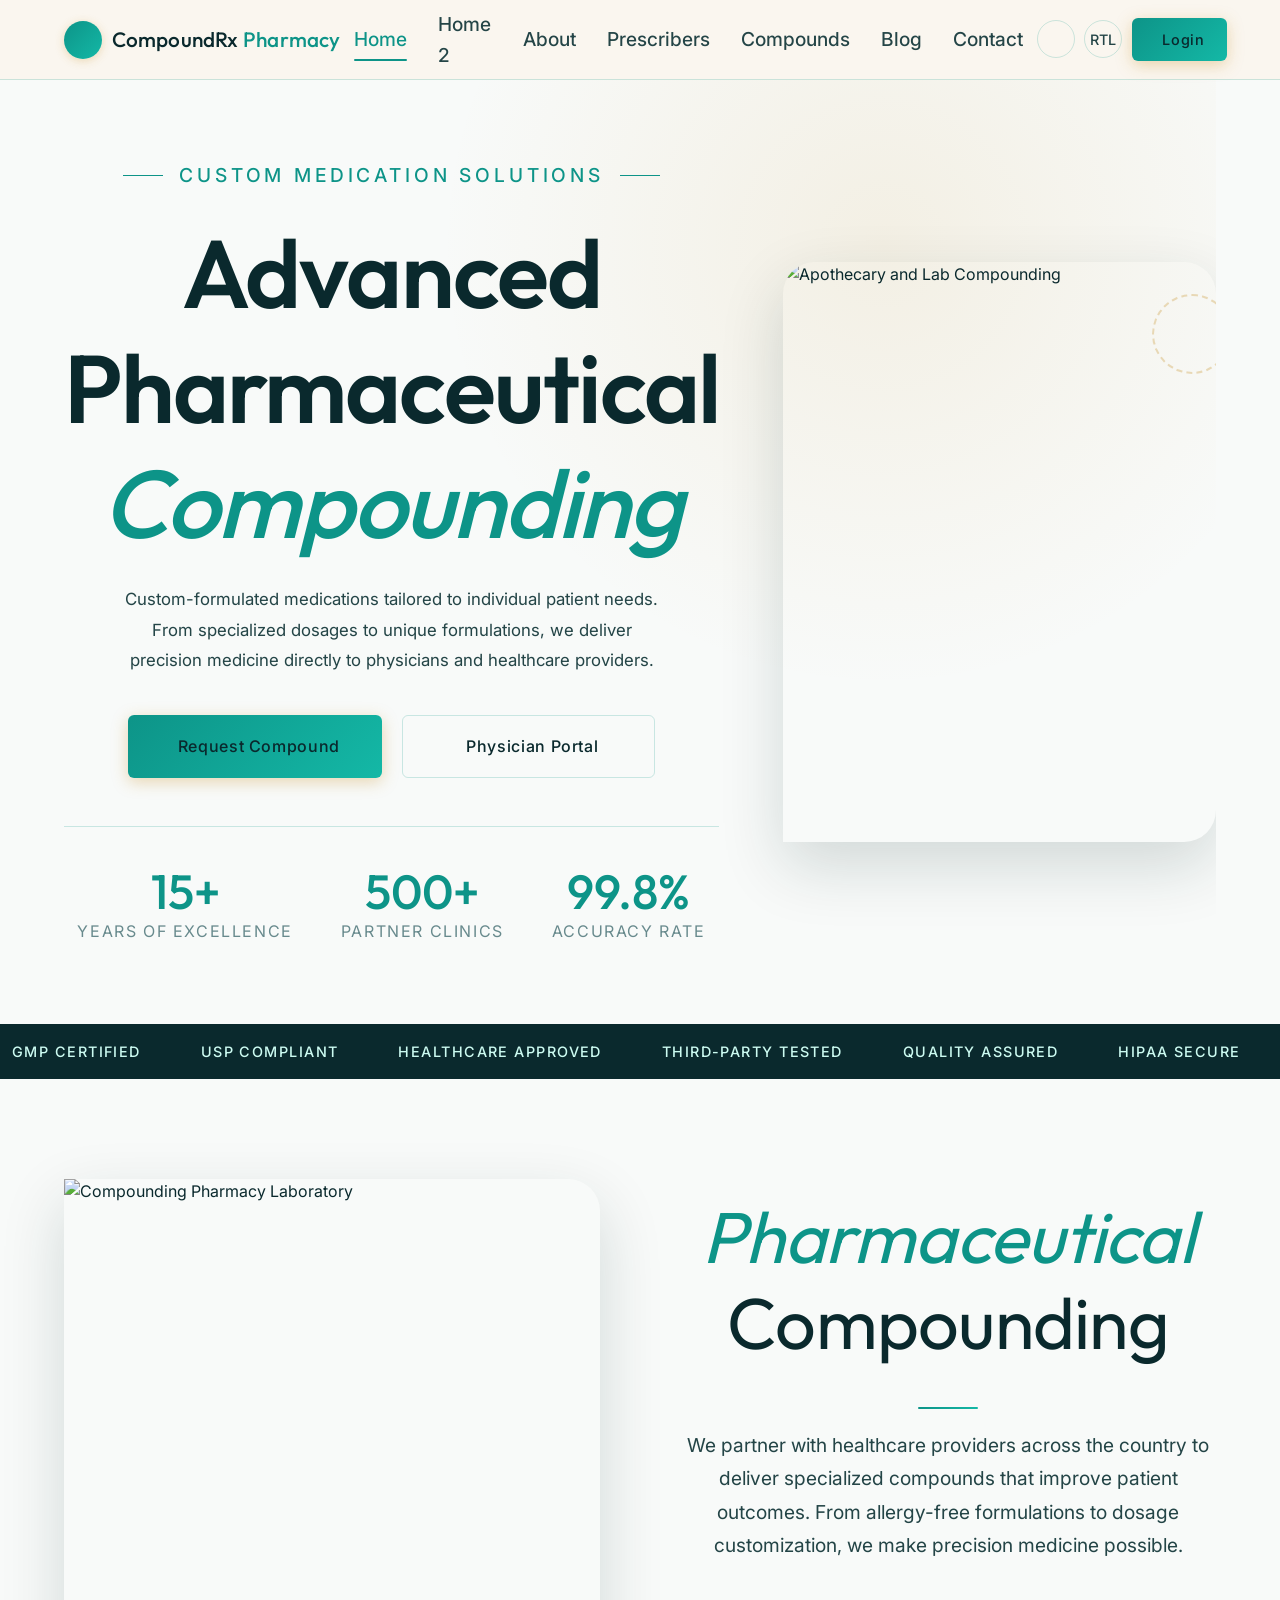
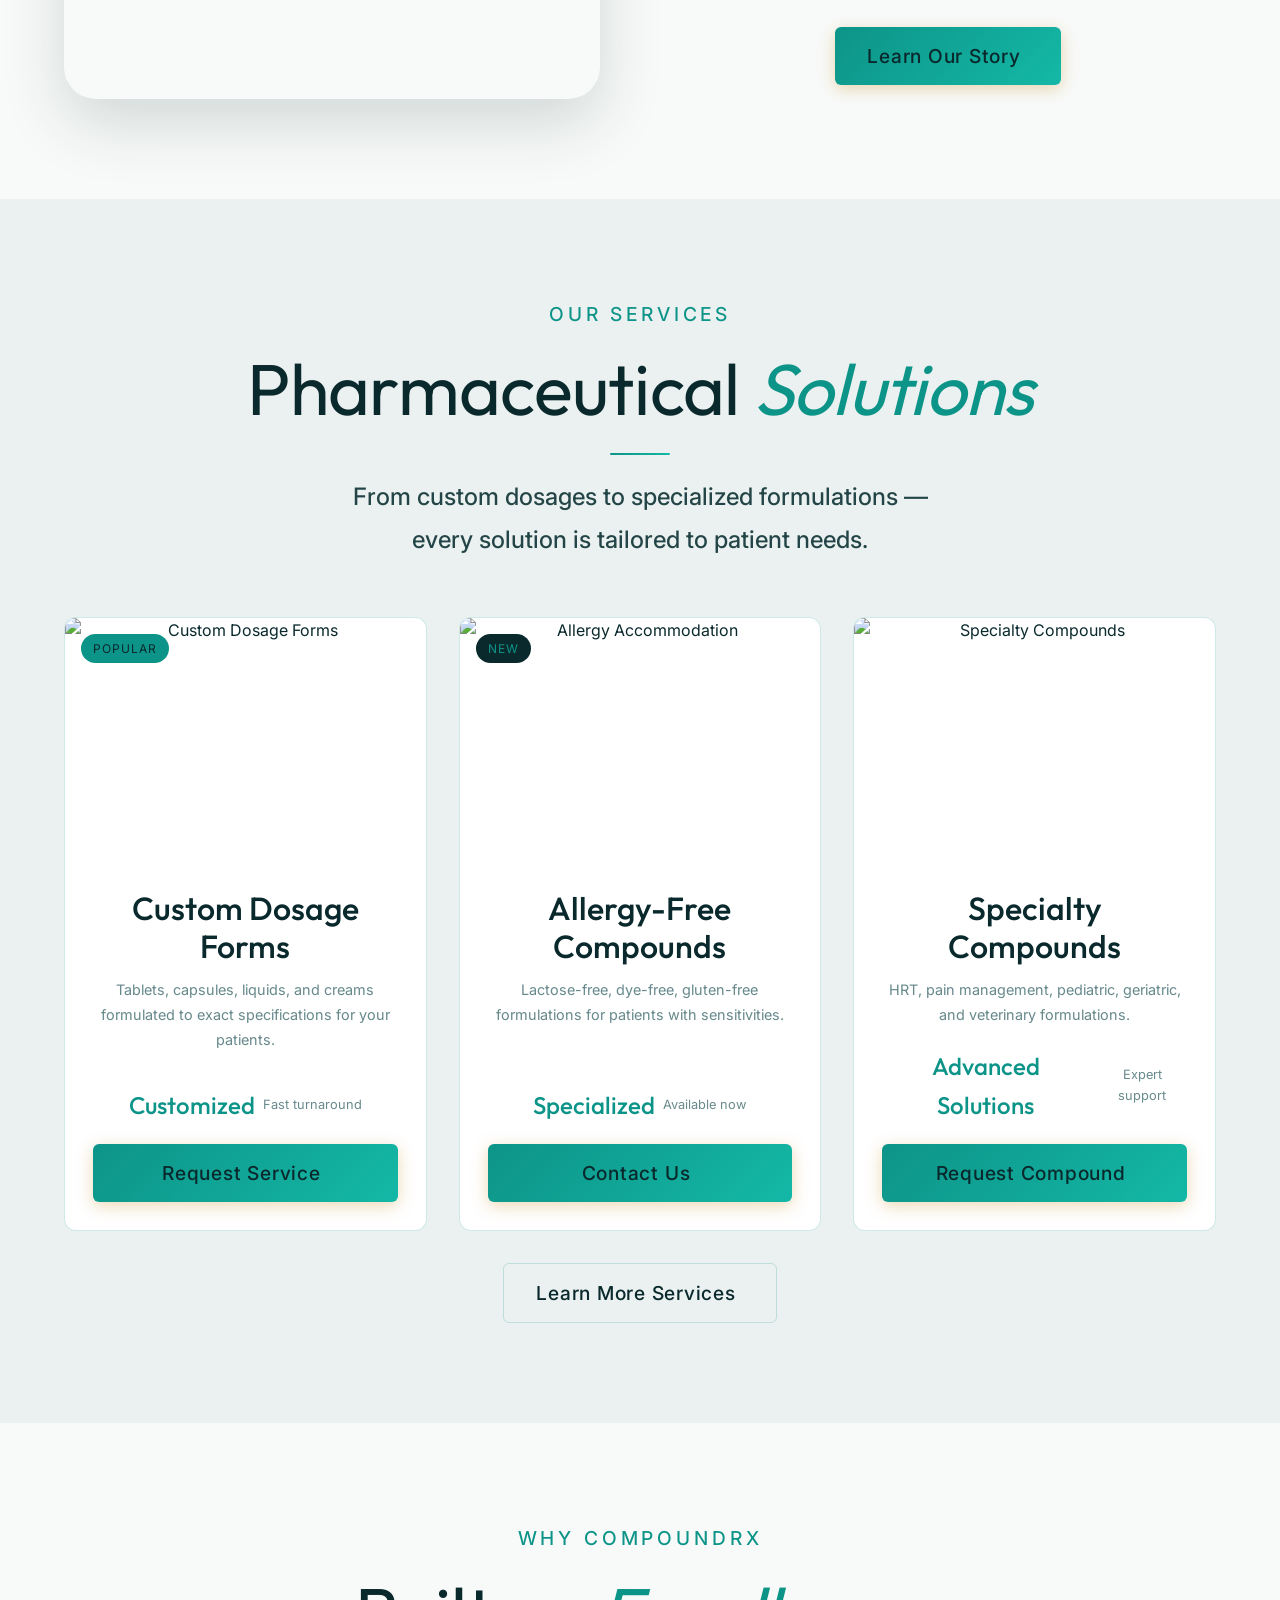
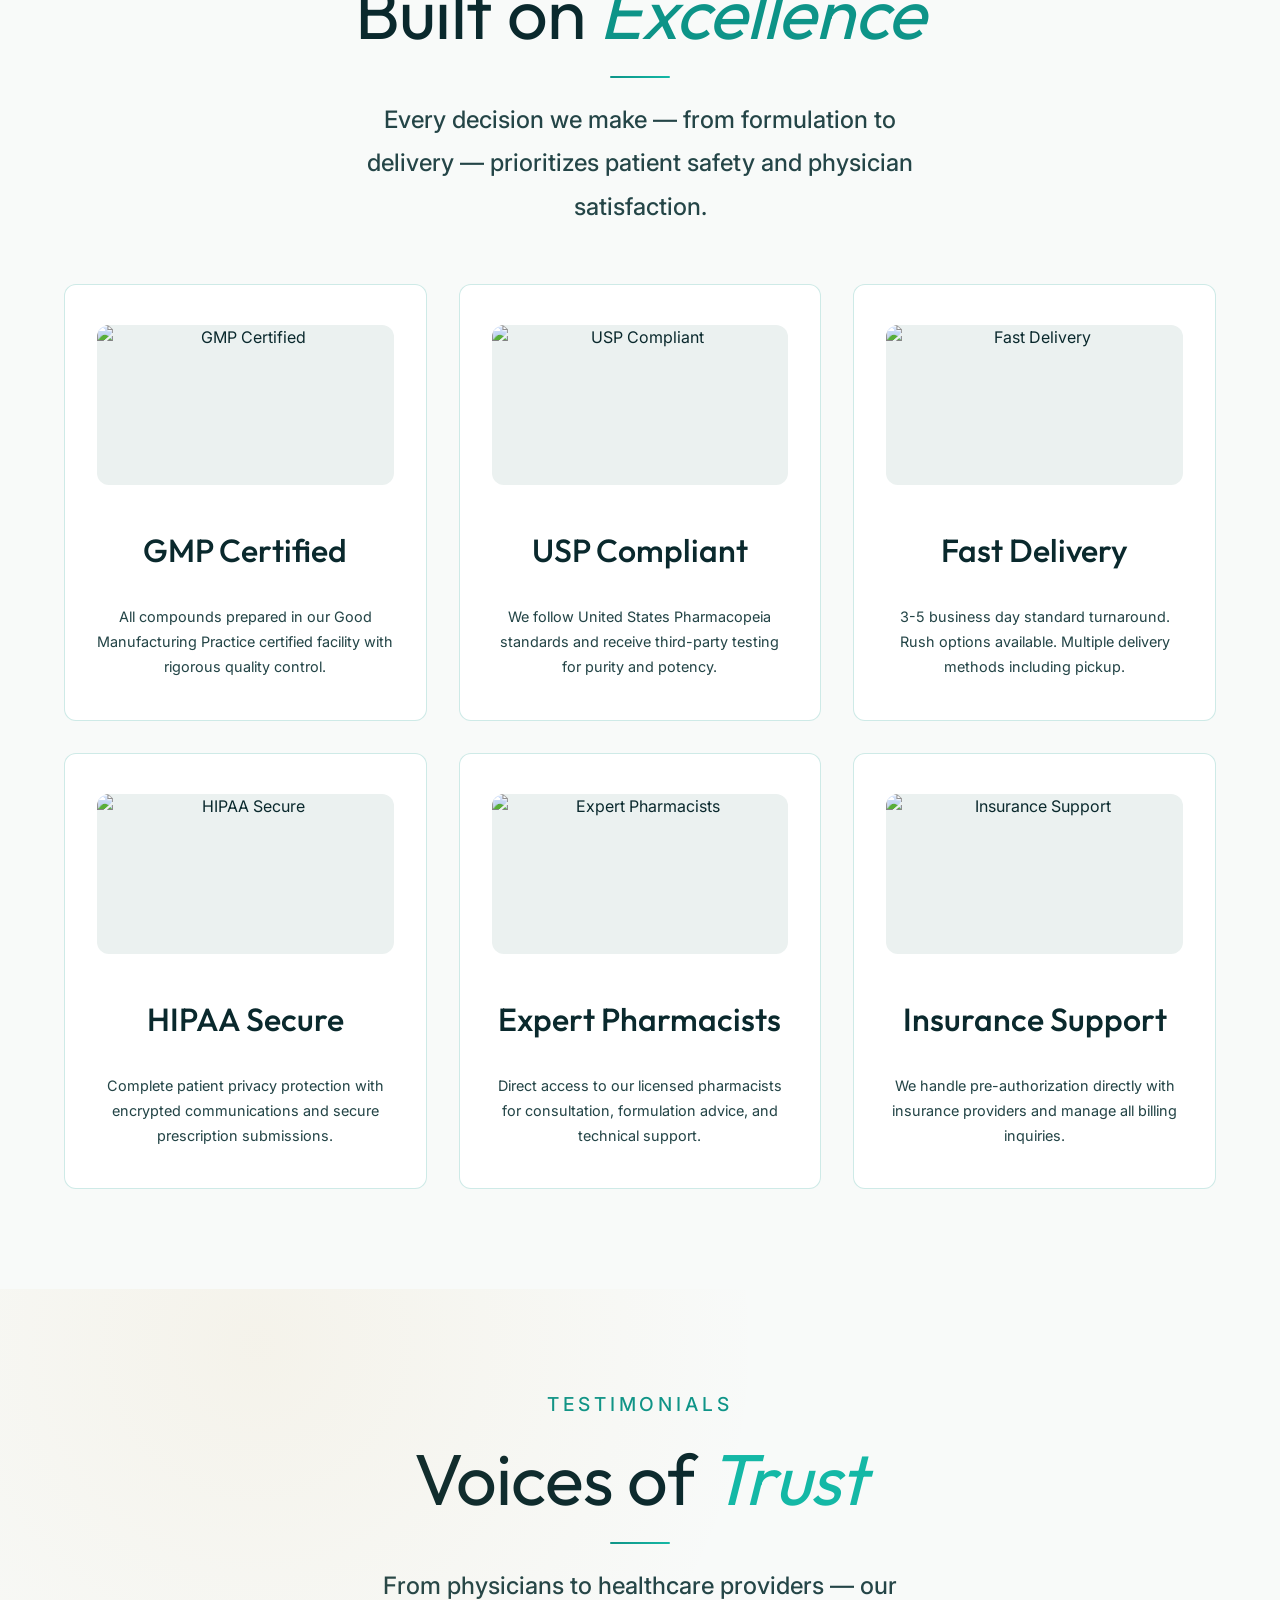
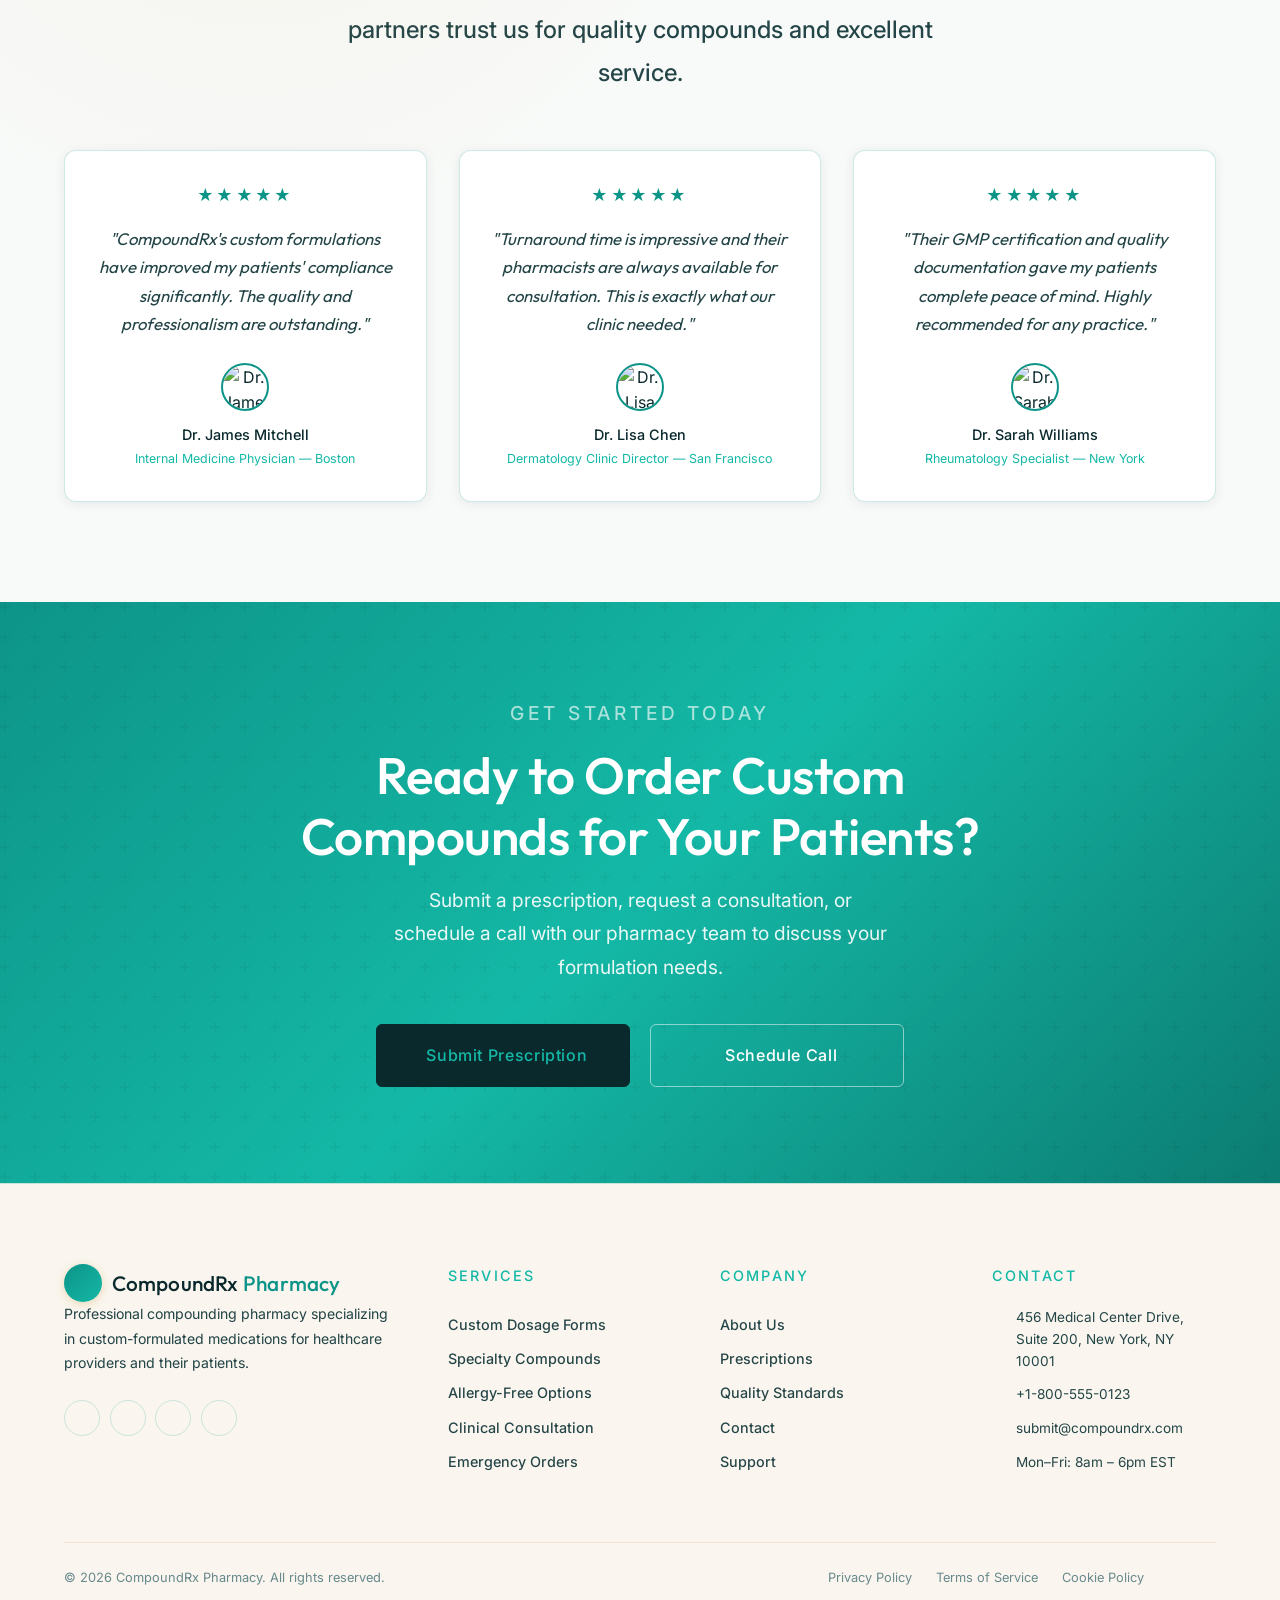
==== commit 019c1767: "U" ====
--- a/index.html
+++ b/index.html
@@ -413,7 +413,7 @@
         </div>
       </div>
       <div class="footer-bottom">
-        <p>© 2024 CompoundRx Pharmacy. All rights reserved.</p>
+        <p>© 2026 CompoundRx Pharmacy. All rights reserved.</p>
         <div class="footer-bottom-links">
           <a href="#">Privacy Policy</a>
           <a href="#">Terms of Service</a>
--- a/assets/css/style.css
+++ b/assets/css/style.css
@@ -1781,6 +1781,64 @@
   }
 }
 
+/* ── Provider Guidelines Card ───────────────────────────── */
+.provider-guidelines-card {
+  background: var(--bg-secondary);
+  border-radius: var(--radius-lg);
+  padding: 2.5rem;
+  margin-top: 3.5rem;
+  text-align: center;
+  border: 1px solid var(--border);
+  transition: var(--transition);
+}
+
+.provider-guidelines-card:hover {
+  box-shadow: var(--shadow-md);
+  border-color: rgba(13, 148, 136, 0.4);
+}
+
+.provider-guidelines-card h3 {
+  font-family: var(--font-display);
+  font-size: 1.6rem;
+  margin-bottom: 1rem;
+  color: var(--text-primary);
+}
+
+.provider-guidelines-card p {
+  max-width: 550px;
+  margin: 0 auto 1.5rem;
+  color: var(--text-secondary);
+}
+
+.provider-guidelines-card .btn {
+  display: inline-flex;
+}
+
+@media (max-width: 768px) {
+  .provider-guidelines-card {
+    padding: 2rem 1.5rem;
+  }
+}
+
+@media (max-width: 480px) {
+  .provider-guidelines-card {
+    padding: 1.5rem 1rem;
+    margin-top: 2.5rem;
+  }
+
+  .provider-guidelines-card h3 {
+    font-size: 1.4rem;
+  }
+
+  .provider-guidelines-card .btn {
+    display: flex;
+    width: 100%;
+    white-space: normal;
+    padding: 0.85rem 1rem;
+    font-size: 0.95rem;
+  }
+}
+
 /* ── Wholesale Section ──────────────────────────────────── */
 .wholesale-section {
   padding: var(--section-pad) 0;
